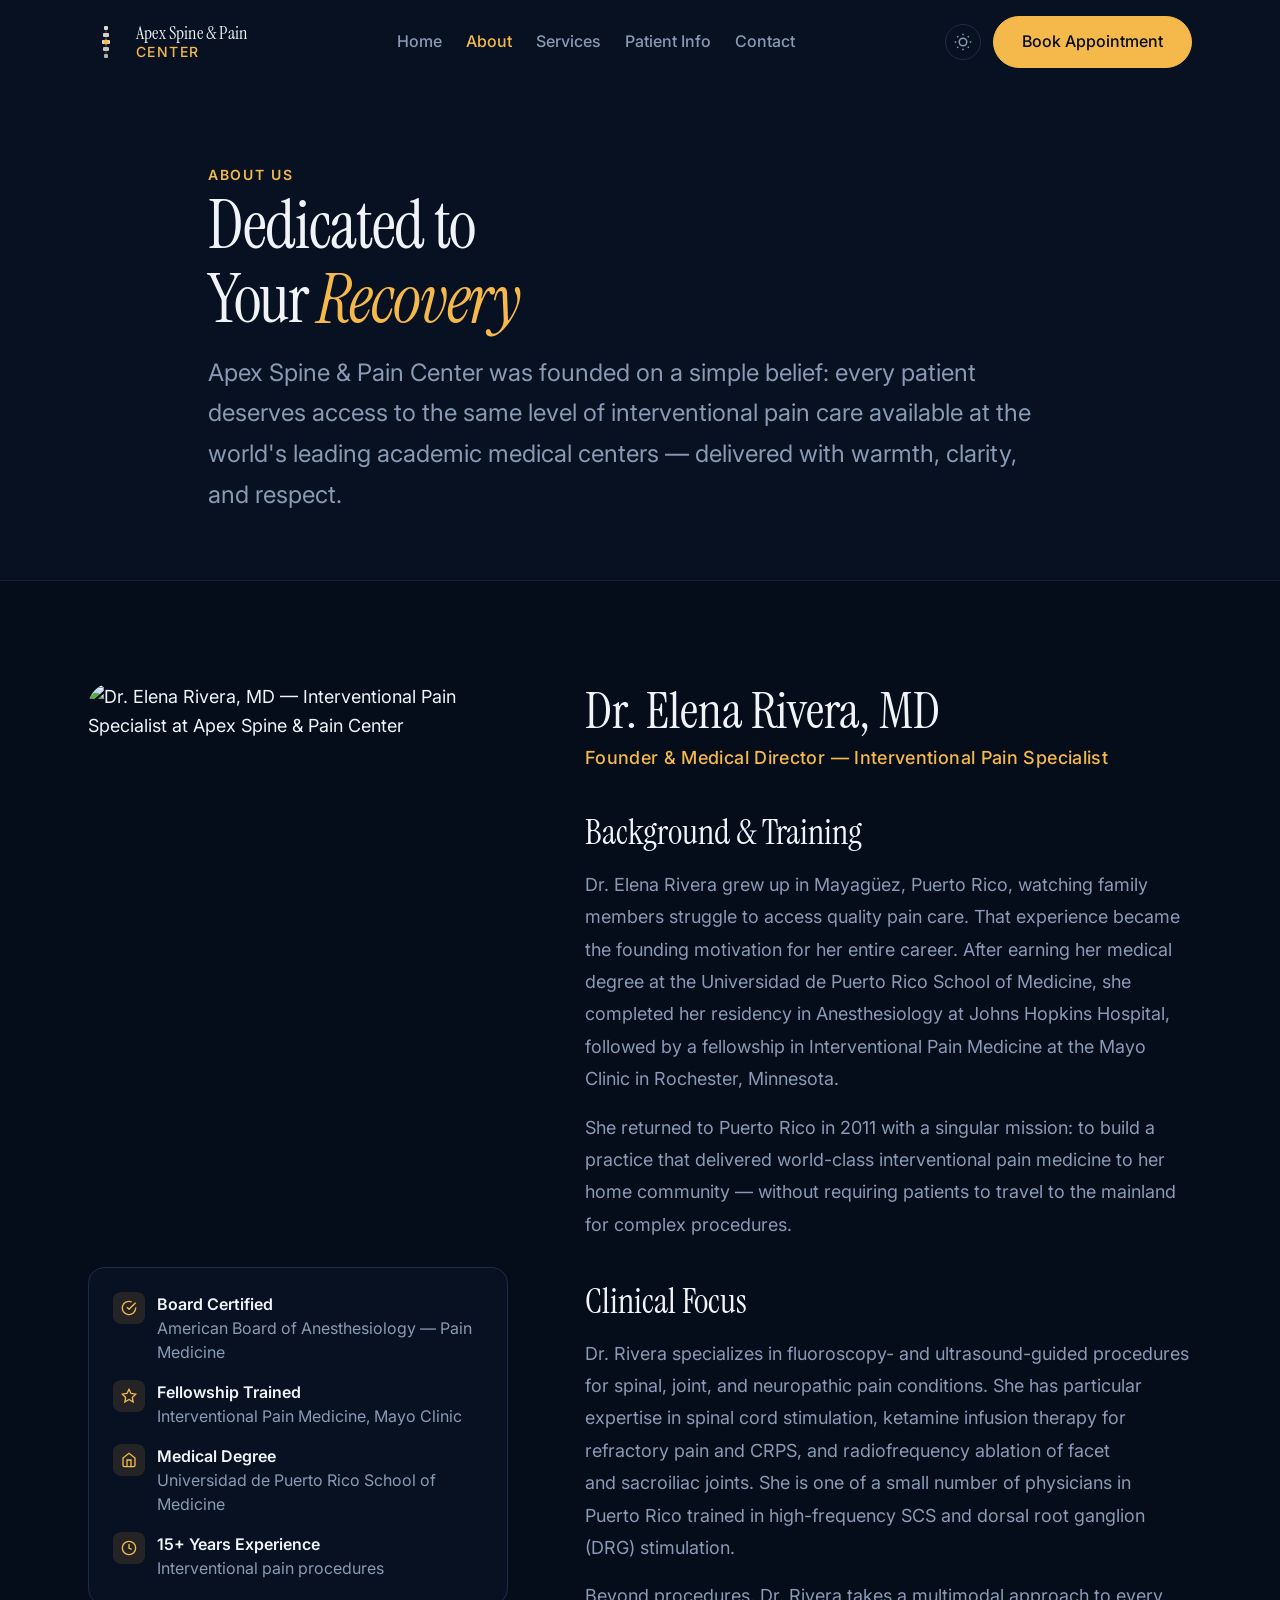
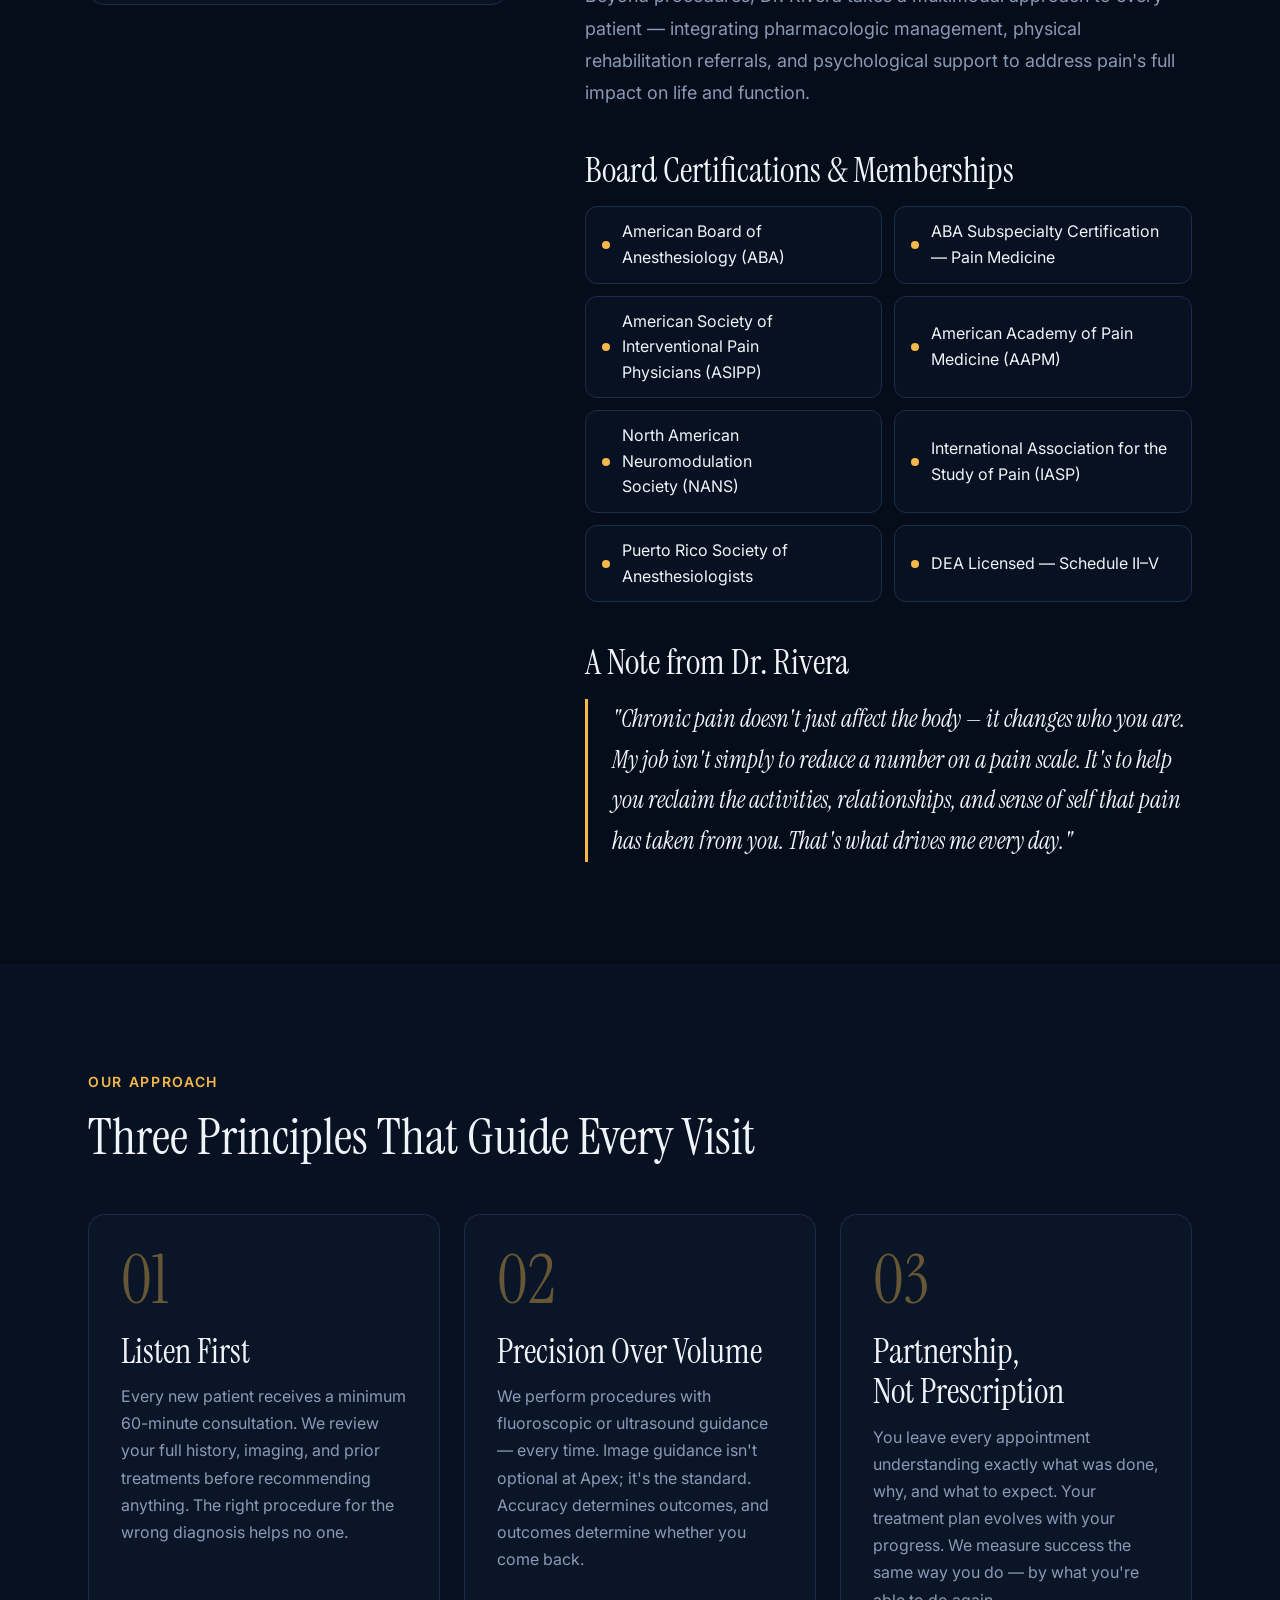
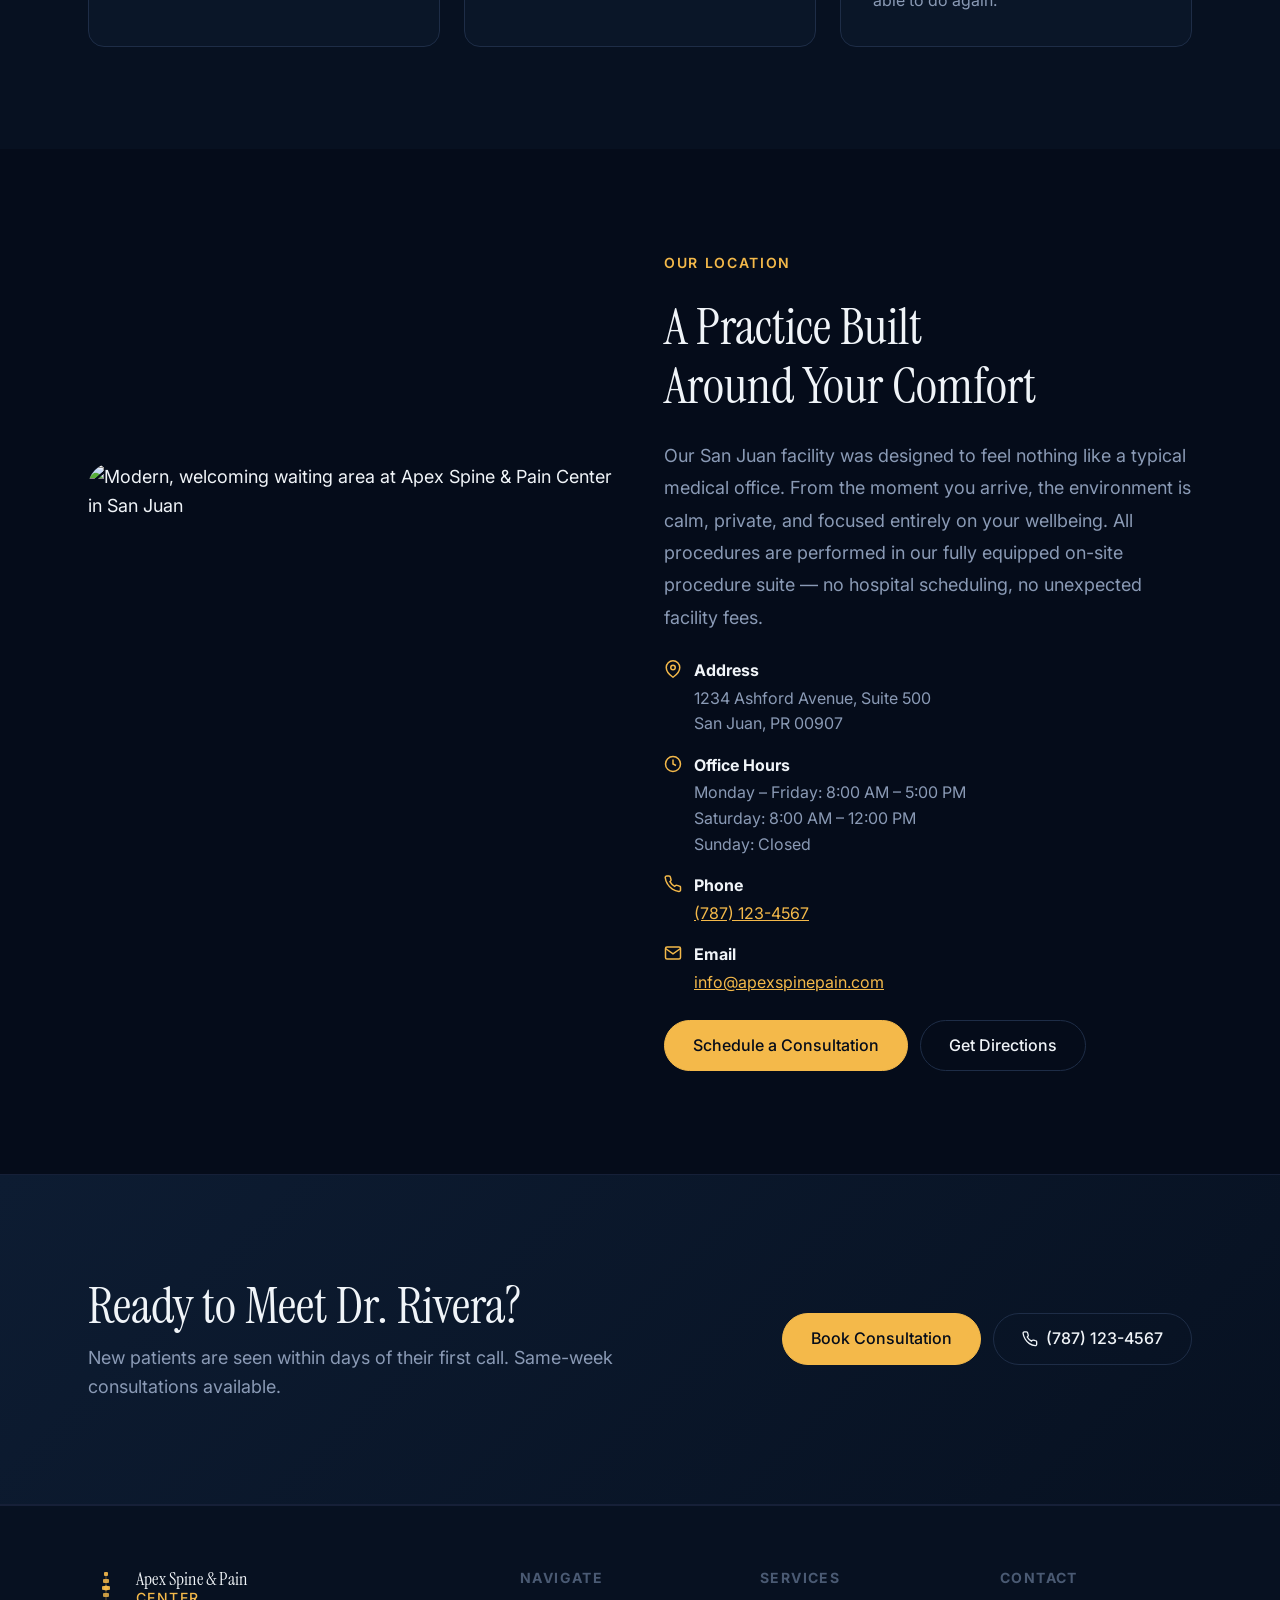
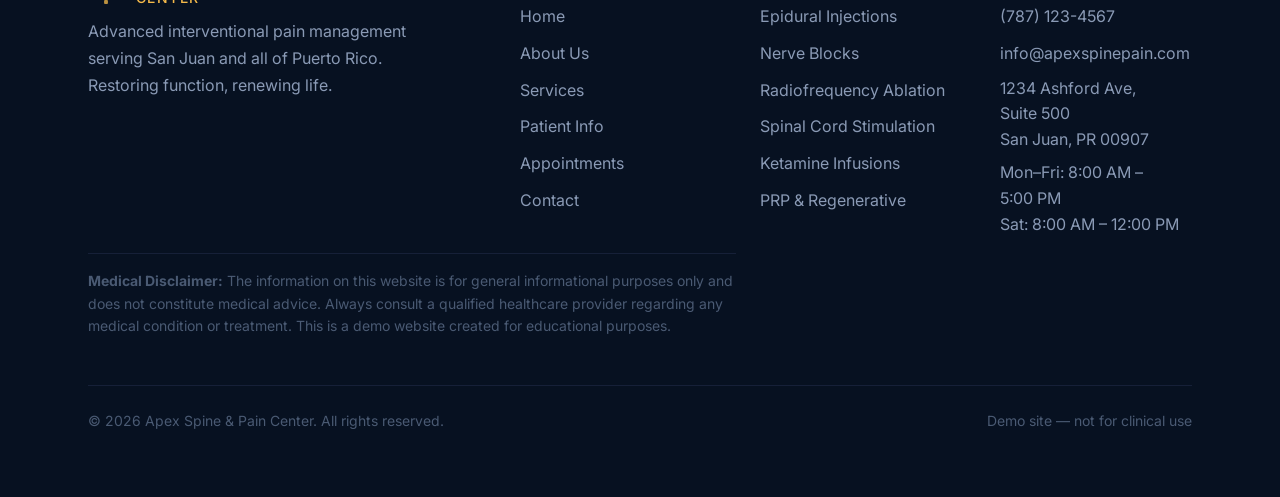
==== about.html @ cfac1701 "Commit 3: About page (Dr. Rivera bio, credentials, team, philosophy)" ====
<!DOCTYPE html>
<html lang="en" data-theme="dark">
<head>
  <meta charset="UTF-8">
  <meta name="viewport" content="width=device-width, initial-scale=1.0">
  <meta name="description" content="Meet Dr. Elena Rivera, fellowship-trained interventional pain specialist at Apex Spine & Pain Center in San Juan, Puerto Rico.">
  <title>About Us | Apex Spine & Pain Center</title>
  <link rel="preconnect" href="https://fonts.googleapis.com">
  <link rel="preconnect" href="https://fonts.gstatic.com" crossorigin>
  <link href="https://fonts.googleapis.com/css2?family=Instrument+Serif:ital@0;1&family=Inter:wght@300..700&display=swap" rel="stylesheet">
  <link rel="stylesheet" href="./assets/css/style.css">
  <style>
    /* About-page specific styles */
    .page-hero {
      padding-top: calc(var(--space-32) + var(--space-8));
      padding-bottom: var(--space-16);
      background: var(--color-surface);
      border-bottom: 1px solid var(--color-divider);
    }
    .page-hero-label { margin-bottom: var(--space-3); }
    .page-hero h1 {
      font-family: var(--font-display);
      font-size: var(--text-3xl);
      line-height: 1.1;
      letter-spacing: -0.02em;
      max-width: 18ch;
      margin-bottom: var(--space-4);
    }
    .page-hero p {
      font-size: var(--text-lg);
      color: var(--color-text-muted);
      max-width: 58ch;
      line-height: 1.7;
    }

    /* Doctor Profile */
    .doctor-section { background: var(--color-bg); }
    .doctor-grid {
      display: grid;
      grid-template-columns: 420px 1fr;
      gap: clamp(var(--space-12), 6vw, var(--space-24));
      align-items: start;
    }
    .doctor-photo-block { position: sticky; top: calc(var(--space-20) + var(--space-4)); }
    .doctor-photo {
      width: 100%;
      aspect-ratio: 3/4;
      object-fit: cover;
      object-position: top center;
      border-radius: var(--radius-2xl);
    }
    .doctor-credentials {
      margin-top: var(--space-6);
      background: var(--color-surface);
      border: 1px solid var(--color-border);
      border-radius: var(--radius-xl);
      padding: var(--space-6);
      display: flex;
      flex-direction: column;
      gap: var(--space-4);
    }
    .credential-item {
      display: flex;
      gap: var(--space-3);
      align-items: flex-start;
    }
    .credential-icon {
      flex-shrink: 0;
      width: 32px;
      height: 32px;
      background: var(--color-primary-highlight);
      border-radius: var(--radius-md);
      display: flex;
      align-items: center;
      justify-content: center;
      color: var(--color-primary);
    }
    .credential-text {
      font-size: var(--text-sm);
      line-height: 1.5;
    }
    .credential-text strong { display: block; color: var(--color-text); font-weight: 600; }
    .credential-text span { color: var(--color-text-muted); }

    /* Bio content */
    .doctor-bio { display: flex; flex-direction: column; gap: var(--space-10); }
    .doctor-name {
      font-family: var(--font-display);
      font-size: var(--text-2xl);
      line-height: 1.1;
      margin-bottom: var(--space-1);
    }
    .doctor-title {
      font-size: var(--text-base);
      color: var(--color-primary);
      font-weight: 500;
      letter-spacing: 0.02em;
    }
    .bio-block h3 {
      font-family: var(--font-display);
      font-size: var(--text-xl);
      margin-bottom: var(--space-4);
    }
    .bio-block p {
      font-size: var(--text-base);
      color: var(--color-text-muted);
      line-height: 1.8;
      margin-bottom: var(--space-4);
    }
    .bio-block p:last-child { margin-bottom: 0; }

    /* Certifications list */
    .cert-list {
      display: grid;
      grid-template-columns: repeat(auto-fill, minmax(min(260px, 100%), 1fr));
      gap: var(--space-3);
      list-style: none;
      margin-top: var(--space-4);
    }
    .cert-list li {
      display: flex;
      align-items: center;
      gap: var(--space-3);
      padding: var(--space-3) var(--space-4);
      background: var(--color-surface);
      border: 1px solid var(--color-border);
      border-radius: var(--radius-lg);
      font-size: var(--text-sm);
      color: var(--color-text);
    }
    .cert-list li::before {
      content: '';
      width: 8px;
      height: 8px;
      border-radius: 50%;
      background: var(--color-primary);
      flex-shrink: 0;
    }

    /* Philosophy section */
    .philosophy-section { background: var(--color-surface); }
    .philosophy-grid {
      display: grid;
      grid-template-columns: repeat(3, 1fr);
      gap: var(--space-6);
      margin-top: var(--space-12);
    }
    .philosophy-card {
      background: var(--color-surface-2);
      border: 1px solid var(--color-border);
      border-radius: var(--radius-xl);
      padding: var(--space-8);
    }
    .philosophy-number {
      font-family: var(--font-display);
      font-size: var(--text-3xl);
      color: var(--color-primary);
      opacity: 0.4;
      line-height: 1;
      margin-bottom: var(--space-4);
    }
    .philosophy-card h3 {
      font-family: var(--font-display);
      font-size: var(--text-xl);
      margin-bottom: var(--space-3);
    }
    .philosophy-card p {
      font-size: var(--text-sm);
      color: var(--color-text-muted);
      line-height: 1.7;
    }

    /* Office section */
    .office-section { background: var(--color-bg); }
    .office-grid {
      display: grid;
      grid-template-columns: 1fr 1fr;
      gap: var(--space-12);
      align-items: center;
    }
    .office-image {
      width: 100%;
      aspect-ratio: 4/3;
      object-fit: cover;
      border-radius: var(--radius-2xl);
    }
    .office-content { display: flex; flex-direction: column; gap: var(--space-6); }
    .office-content h2 {
      font-family: var(--font-display);
      font-size: var(--text-2xl);
    }
    .office-content p {
      font-size: var(--text-base);
      color: var(--color-text-muted);
      line-height: 1.8;
    }
    .office-details {
      display: flex;
      flex-direction: column;
      gap: var(--space-4);
    }
    .office-detail {
      display: flex;
      gap: var(--space-3);
      align-items: flex-start;
    }
    .office-detail-icon {
      flex-shrink: 0;
      color: var(--color-primary);
      margin-top: 2px;
    }
    .office-detail-text {
      font-size: var(--text-sm);
      color: var(--color-text-muted);
      line-height: 1.6;
    }
    .office-detail-text strong { color: var(--color-text); display: block; margin-bottom: 2px; }

    /* Responsive */
    @media (max-width: 1024px) {
      .doctor-grid { grid-template-columns: 1fr; }
      .doctor-photo-block { position: static; max-width: 420px; }
      .philosophy-grid { grid-template-columns: 1fr 1fr; }
      .office-grid { grid-template-columns: 1fr; }
    }
    @media (max-width: 768px) {
      .philosophy-grid { grid-template-columns: 1fr; }
    }
  </style>
</head>
<body>

<a href="#main" class="sr-only" style="position:absolute;top:0;left:0;z-index:9999;padding:var(--space-3) var(--space-6);background:var(--color-primary);color:var(--color-text-inverse);border-radius:0 0 var(--radius-md) 0;" onfocus="this.style.position='fixed'" onblur="this.style.position='absolute'">Skip to content</a>

<!-- NAV -->
<header class="site-nav" id="site-nav" role="banner">
  <div class="nav-inner">
    <a href="./index.html" class="nav-logo" aria-label="Apex Spine & Pain Center — Home">
      <div class="nav-logo-mark">
        <svg viewBox="0 0 36 36" fill="none" xmlns="http://www.w3.org/2000/svg" aria-hidden="true">
          <rect x="16" y="2" width="4" height="4" rx="1" fill="currentColor" opacity="0.9"/>
          <rect x="15" y="9" width="6" height="4" rx="1" fill="currentColor" opacity="0.85"/>
          <rect x="14" y="16" width="8" height="4" rx="1" fill="currentColor" opacity="0.9"/>
          <rect x="15" y="23" width="6" height="4" rx="1" fill="currentColor" opacity="0.8"/>
          <rect x="16" y="30" width="4" height="4" rx="1" fill="currentColor" opacity="0.7"/>
          <rect x="17.5" y="2" width="1" height="32" rx="0.5" fill="var(--color-primary)" opacity="0.4"/>
          <circle cx="18" cy="18" r="2.5" fill="var(--color-primary)"/>
        </svg>
      </div>
      <div class="nav-logo-text">
        <span class="nav-logo-name">Apex Spine &amp; Pain</span>
        <span class="nav-logo-sub">Center</span>
      </div>
    </a>
    <nav aria-label="Primary navigation">
      <ul class="nav-links">
        <li><a href="./index.html">Home</a></li>
        <li><a href="./about.html" class="active">About</a></li>
        <li><a href="./services.html">Services</a></li>
        <li><a href="./patient-info.html">Patient Info</a></li>
        <li><a href="./contact.html">Contact</a></li>
      </ul>
    </nav>
    <div class="nav-actions">
      <button class="theme-toggle" data-theme-toggle aria-label="Switch to light mode">
        <svg width="18" height="18" viewBox="0 0 24 24" fill="none" stroke="currentColor" stroke-width="2" aria-hidden="true"><path d="M21 12.79A9 9 0 1 1 11.21 3 7 7 0 0 0 21 12.79z"/></svg>
      </button>
      <a href="./appointments.html" class="btn btn-primary">Book Appointment</a>
    </div>
    <button class="nav-mobile-toggle" aria-label="Open menu" aria-expanded="false" aria-controls="mobile-menu">
      <span></span><span></span><span></span>
    </button>
  </div>
  <nav class="nav-mobile-menu" id="mobile-menu" aria-label="Mobile navigation">
    <a href="./index.html">Home</a>
    <a href="./about.html">About</a>
    <a href="./services.html">Services</a>
    <a href="./patient-info.html">Patient Info</a>
    <a href="./contact.html">Contact</a>
    <a href="./appointments.html" class="btn btn-primary">Book Appointment</a>
  </nav>
</header>

<main id="main">

<!-- PAGE HERO -->
<section class="page-hero" aria-labelledby="about-heading">
  <div class="container--default">
    <span class="section-label page-hero-label">About Us</span>
    <h1 id="about-heading">Dedicated to Your <em style="font-style:italic;color:var(--color-primary);">Recovery</em></h1>
    <p>Apex Spine &amp; Pain Center was founded on a simple belief: every patient deserves access to the same level of interventional pain care available at the world's leading academic medical centers — delivered with warmth, clarity, and respect.</p>
  </div>
</section>

<!-- DOCTOR PROFILE -->
<section class="doctor-section" aria-labelledby="doctor-heading">
  <div class="container">
    <div class="doctor-grid">

      <!-- Photo + Credentials sidebar -->
      <div class="doctor-photo-block">
        <img
          src="https://images.unsplash.com/photo-1594824476967-48c8b964273f?w=840&q=80"
          alt="Dr. Elena Rivera, MD — Interventional Pain Specialist at Apex Spine & Pain Center"
          class="doctor-photo"
          width="840"
          height="1120"
          loading="lazy"
          decoding="async"
        >
        <div class="doctor-credentials">
          <div class="credential-item">
            <div class="credential-icon" aria-hidden="true">
              <svg width="16" height="16" viewBox="0 0 24 24" fill="none" stroke="currentColor" stroke-width="2"><path d="M22 11.08V12a10 10 0 1 1-5.93-9.14"/><polyline points="22 4 12 14.01 9 11.01"/></svg>
            </div>
            <div class="credential-text">
              <strong>Board Certified</strong>
              <span>American Board of Anesthesiology — Pain Medicine</span>
            </div>
          </div>
          <div class="credential-item">
            <div class="credential-icon" aria-hidden="true">
              <svg width="16" height="16" viewBox="0 0 24 24" fill="none" stroke="currentColor" stroke-width="2"><path d="M12 2l3.09 6.26L22 9.27l-5 4.87L18.18 21 12 17.27 5.82 21 7 14.14l-5-4.87 6.91-1.01L12 2z"/></svg>
            </div>
            <div class="credential-text">
              <strong>Fellowship Trained</strong>
              <span>Interventional Pain Medicine, Mayo Clinic</span>
            </div>
          </div>
          <div class="credential-item">
            <div class="credential-icon" aria-hidden="true">
              <svg width="16" height="16" viewBox="0 0 24 24" fill="none" stroke="currentColor" stroke-width="2"><path d="M3 9l9-7 9 7v11a2 2 0 0 1-2 2H5a2 2 0 0 1-2-2z"/><polyline points="9 22 9 12 15 12 15 22"/></svg>
            </div>
            <div class="credential-text">
              <strong>Medical Degree</strong>
              <span>Universidad de Puerto Rico School of Medicine</span>
            </div>
          </div>
          <div class="credential-item">
            <div class="credential-icon" aria-hidden="true">
              <svg width="16" height="16" viewBox="0 0 24 24" fill="none" stroke="currentColor" stroke-width="2"><circle cx="12" cy="12" r="10"/><polyline points="12 6 12 12 16 14"/></svg>
            </div>
            <div class="credential-text">
              <strong>15+ Years Experience</strong>
              <span>Interventional pain procedures</span>
            </div>
          </div>
        </div>
      </div>

      <!-- Bio -->
      <div class="doctor-bio">
        <div>
          <h2 class="doctor-name" id="doctor-heading">Dr. Elena Rivera, MD</h2>
          <p class="doctor-title">Founder &amp; Medical Director — Interventional Pain Specialist</p>
        </div>

        <div class="bio-block">
          <h3>Background &amp; Training</h3>
          <p>
            Dr. Elena Rivera grew up in Mayagüez, Puerto Rico, watching family members struggle to access quality pain care. That experience became the founding motivation for her entire career. After earning her medical degree at the Universidad de Puerto Rico School of Medicine, she completed her residency in Anesthesiology at Johns Hopkins Hospital, followed by a fellowship in Interventional Pain Medicine at the Mayo Clinic in Rochester, Minnesota.
          </p>
          <p>
            She returned to Puerto Rico in 2011 with a singular mission: to build a practice that delivered world-class interventional pain medicine to her home community — without requiring patients to travel to the mainland for complex procedures.
          </p>
        </div>

        <div class="bio-block">
          <h3>Clinical Focus</h3>
          <p>
            Dr. Rivera specializes in fluoroscopy- and ultrasound-guided procedures for spinal, joint, and neuropathic pain conditions. She has particular expertise in spinal cord stimulation, ketamine infusion therapy for refractory pain and CRPS, and radiofrequency ablation of facet and sacroiliac joints. She is one of a small number of physicians in Puerto Rico trained in high-frequency SCS and dorsal root ganglion (DRG) stimulation.
          </p>
          <p>
            Beyond procedures, Dr. Rivera takes a multimodal approach to every patient — integrating pharmacologic management, physical rehabilitation referrals, and psychological support to address pain's full impact on life and function.
          </p>
        </div>

        <div class="bio-block">
          <h3>Board Certifications &amp; Memberships</h3>
          <ul class="cert-list" role="list">
            <li>American Board of Anesthesiology (ABA)</li>
            <li>ABA Subspecialty Certification — Pain Medicine</li>
            <li>American Society of Interventional Pain Physicians (ASIPP)</li>
            <li>American Academy of Pain Medicine (AAPM)</li>
            <li>North American Neuromodulation Society (NANS)</li>
            <li>International Association for the Study of Pain (IASP)</li>
            <li>Puerto Rico Society of Anesthesiologists</li>
            <li>DEA Licensed — Schedule II–V</li>
          </ul>
        </div>

        <div class="bio-block">
          <h3>A Note from Dr. Rivera</h3>
          <p style="font-family:var(--font-display);font-style:italic;font-size:var(--text-lg);color:var(--color-text);line-height:1.7;border-left:3px solid var(--color-primary);padding-left:var(--space-6);">
            "Chronic pain doesn't just affect the body — it changes who you are. My job isn't simply to reduce a number on a pain scale. It's to help you reclaim the activities, relationships, and sense of self that pain has taken from you. That's what drives me every day."
          </p>
        </div>
      </div>

    </div>
  </div>
</section>

<!-- PHILOSOPHY -->
<section class="philosophy-section" aria-labelledby="philosophy-heading">
  <div class="container">
    <div style="max-width:var(--content-default);">
      <span class="section-label">Our Approach</span>
      <h2 class="section-heading" id="philosophy-heading" style="margin-top:var(--space-3);">Three Principles That Guide Every Visit</h2>
    </div>
    <div class="philosophy-grid">
      <div class="philosophy-card">
        <div class="philosophy-number" aria-hidden="true">01</div>
        <h3>Listen First</h3>
        <p>Every new patient receives a minimum 60-minute consultation. We review your full history, imaging, and prior treatments before recommending anything. The right procedure for the wrong diagnosis helps no one.</p>
      </div>
      <div class="philosophy-card">
        <div class="philosophy-number" aria-hidden="true">02</div>
        <h3>Precision Over Volume</h3>
        <p>We perform procedures with fluoroscopic or ultrasound guidance — every time. Image guidance isn't optional at Apex; it's the standard. Accuracy determines outcomes, and outcomes determine whether you come back.</p>
      </div>
      <div class="philosophy-card">
        <div class="philosophy-number" aria-hidden="true">03</div>
        <h3>Partnership, Not Prescription</h3>
        <p>You leave every appointment understanding exactly what was done, why, and what to expect. Your treatment plan evolves with your progress. We measure success the same way you do — by what you're able to do again.</p>
      </div>
    </div>
  </div>
</section>

<!-- OFFICE -->
<section class="office-section" aria-labelledby="office-heading">
  <div class="container">
    <div class="office-grid">
      <img
        src="https://images.unsplash.com/photo-1629909615184-74f495363b67?w=900&q=80"
        alt="Modern, welcoming waiting area at Apex Spine & Pain Center in San Juan"
        class="office-image"
        width="900"
        height="675"
        loading="lazy"
        decoding="async"
      >
      <div class="office-content">
        <span class="section-label">Our Location</span>
        <h2 id="office-heading">A Practice Built Around Your Comfort</h2>
        <p>Our San Juan facility was designed to feel nothing like a typical medical office. From the moment you arrive, the environment is calm, private, and focused entirely on your wellbeing. All procedures are performed in our fully equipped on-site procedure suite — no hospital scheduling, no unexpected facility fees.</p>
        <div class="office-details">
          <div class="office-detail">
            <div class="office-detail-icon" aria-hidden="true">
              <svg width="18" height="18" viewBox="0 0 24 24" fill="none" stroke="currentColor" stroke-width="2"><path d="M21 10c0 7-9 13-9 13s-9-6-9-13a9 9 0 0 1 18 0z"/><circle cx="12" cy="10" r="3"/></svg>
            </div>
            <div class="office-detail-text">
              <strong>Address</strong>
              1234 Ashford Avenue, Suite 500<br>San Juan, PR 00907
            </div>
          </div>
          <div class="office-detail">
            <div class="office-detail-icon" aria-hidden="true">
              <svg width="18" height="18" viewBox="0 0 24 24" fill="none" stroke="currentColor" stroke-width="2"><circle cx="12" cy="12" r="10"/><polyline points="12 6 12 12 16 14"/></svg>
            </div>
            <div class="office-detail-text">
              <strong>Office Hours</strong>
              Monday – Friday: 8:00 AM – 5:00 PM<br>Saturday: 8:00 AM – 12:00 PM<br>Sunday: Closed
            </div>
          </div>
          <div class="office-detail">
            <div class="office-detail-icon" aria-hidden="true">
              <svg width="18" height="18" viewBox="0 0 24 24" fill="none" stroke="currentColor" stroke-width="2"><path d="M22 16.92v3a2 2 0 0 1-2.18 2 19.79 19.79 0 0 1-8.63-3.07A19.5 19.5 0 0 1 4.69 12a19.79 19.79 0 0 1-3.07-8.67A2 2 0 0 1 3.6 1.27h3a2 2 0 0 1 2 1.72c.127.96.361 1.903.7 2.81a2 2 0 0 1-.45 2.11L7.91 8.96a16 16 0 0 0 6.29 6.29l.95-.95a2 2 0 0 1 2.11-.45c.907.339 1.85.573 2.81.7A2 2 0 0 1 22 16.92z"/></svg>
            </div>
            <div class="office-detail-text">
              <strong>Phone</strong>
              <a href="tel:+17871234567" style="color:var(--color-primary);">(787) 123-4567</a>
            </div>
          </div>
          <div class="office-detail">
            <div class="office-detail-icon" aria-hidden="true">
              <svg width="18" height="18" viewBox="0 0 24 24" fill="none" stroke="currentColor" stroke-width="2"><path d="M4 4h16c1.1 0 2 .9 2 2v12c0 1.1-.9 2-2 2H4c-1.1 0-2-.9-2-2V6c0-1.1.9-2 2-2z"/><polyline points="22,6 12,13 2,6"/></svg>
            </div>
            <div class="office-detail-text">
              <strong>Email</strong>
              <a href="mailto:info@apexspinepain.com" style="color:var(--color-primary);">info@apexspinepain.com</a>
            </div>
          </div>
        </div>
        <div style="display:flex;gap:var(--space-3);flex-wrap:wrap;">
          <a href="./appointments.html" class="btn btn-primary">Schedule a Consultation</a>
          <a href="./contact.html" class="btn btn-outline">Get Directions</a>
        </div>
      </div>
    </div>
  </div>
</section>

<!-- CTA -->
<section class="cta-section" aria-labelledby="about-cta-heading">
  <div class="container">
    <div class="cta-inner">
      <div class="cta-text">
        <h2 id="about-cta-heading">Ready to Meet Dr. Rivera?</h2>
        <p>New patients are seen within days of their first call. Same-week consultations available.</p>
      </div>
      <div class="cta-actions">
        <a href="./appointments.html" class="btn btn-primary">Book Consultation</a>
        <a href="tel:+17871234567" class="btn btn-outline">
          <svg width="16" height="16" viewBox="0 0 24 24" fill="none" stroke="currentColor" stroke-width="2" aria-hidden="true"><path d="M22 16.92v3a2 2 0 0 1-2.18 2 19.79 19.79 0 0 1-8.63-3.07A19.5 19.5 0 0 1 4.69 12a19.79 19.79 0 0 1-3.07-8.67A2 2 0 0 1 3.6 1.27h3a2 2 0 0 1 2 1.72c.127.96.361 1.903.7 2.81a2 2 0 0 1-.45 2.11L7.91 8.96a16 16 0 0 0 6.29 6.29l.95-.95a2 2 0 0 1 2.11-.45c.907.339 1.85.573 2.81.7A2 2 0 0 1 22 16.92z"/></svg>
          (787) 123-4567
        </a>
      </div>
    </div>
  </div>
</section>

</main>

<!-- FOOTER -->
<footer class="site-footer" role="contentinfo">
  <div class="container">
    <div class="footer-grid">
      <div class="footer-brand">
        <a href="./index.html" class="nav-logo" style="margin-bottom:var(--space-3);" aria-label="Apex Spine & Pain Center">
          <div class="nav-logo-mark" style="color:var(--color-primary);">
            <svg viewBox="0 0 36 36" fill="none" xmlns="http://www.w3.org/2000/svg" aria-hidden="true">
              <rect x="16" y="2" width="4" height="4" rx="1" fill="currentColor" opacity="0.9"/>
              <rect x="15" y="9" width="6" height="4" rx="1" fill="currentColor" opacity="0.85"/>
              <rect x="14" y="16" width="8" height="4" rx="1" fill="currentColor" opacity="0.9"/>
              <rect x="15" y="23" width="6" height="4" rx="1" fill="currentColor" opacity="0.8"/>
              <rect x="16" y="30" width="4" height="4" rx="1" fill="currentColor" opacity="0.7"/>
              <rect x="17.5" y="2" width="1" height="32" rx="0.5" fill="var(--color-primary)" opacity="0.4"/>
              <circle cx="18" cy="18" r="2.5" fill="var(--color-primary)"/>
            </svg>
          </div>
          <div class="nav-logo-text">
            <span class="nav-logo-name">Apex Spine &amp; Pain</span>
            <span class="nav-logo-sub">Center</span>
          </div>
        </a>
        <p>Advanced interventional pain management serving San Juan and all of Puerto Rico. Restoring function, renewing life.</p>
      </div>
      <div class="footer-col">
        <h4>Navigate</h4>
        <ul>
          <li><a href="./index.html">Home</a></li>
          <li><a href="./about.html">About Us</a></li>
          <li><a href="./services.html">Services</a></li>
          <li><a href="./patient-info.html">Patient Info</a></li>
          <li><a href="./appointments.html">Appointments</a></li>
          <li><a href="./contact.html">Contact</a></li>
        </ul>
      </div>
      <div class="footer-col">
        <h4>Services</h4>
        <ul>
          <li><a href="./services.html#epidurals">Epidural Injections</a></li>
          <li><a href="./services.html#nerve-blocks">Nerve Blocks</a></li>
          <li><a href="./services.html#rfa">Radiofrequency Ablation</a></li>
          <li><a href="./services.html#scs">Spinal Cord Stimulation</a></li>
          <li><a href="./services.html#ketamine">Ketamine Infusions</a></li>
          <li><a href="./services.html#prp">PRP &amp; Regenerative</a></li>
        </ul>
      </div>
      <div class="footer-col">
        <h4>Contact</h4>
        <ul>
          <li><a href="tel:+17871234567">(787) 123-4567</a></li>
          <li><a href="mailto:info@apexspinepain.com">info@apexspinepain.com</a></li>
          <li style="color:var(--color-text-muted);font-size:var(--text-sm);">1234 Ashford Ave, Suite 500<br>San Juan, PR 00907</li>
          <li style="color:var(--color-text-muted);font-size:var(--text-sm);">Mon–Fri: 8:00 AM – 5:00 PM<br>Sat: 8:00 AM – 12:00 PM</li>
        </ul>
      </div>
    </div>
    <p class="footer-disclaimer"><strong>Medical Disclaimer:</strong> The information on this website is for general informational purposes only and does not constitute medical advice. Always consult a qualified healthcare provider regarding any medical condition or treatment. This is a demo website created for educational purposes.</p>
    <div class="footer-bottom">
      <p>&copy; 2026 Apex Spine &amp; Pain Center. All rights reserved.</p>
      <p style="color:var(--color-text-faint);">Demo site — not for clinical use</p>
    </div>
  </div>
</footer>

<script>
(function() {
  'use strict';
  const html = document.documentElement;
  const toggleBtn = document.querySelector('[data-theme-toggle]');
  let currentTheme = html.getAttribute('data-theme') || (matchMedia('(prefers-color-scheme: dark)').matches ? 'dark' : 'light');
  function setTheme(theme) {
    currentTheme = theme;
    html.setAttribute('data-theme', theme);
    if (toggleBtn) {
      toggleBtn.setAttribute('aria-label', 'Switch to ' + (theme === 'dark' ? 'light' : 'dark') + ' mode');
      toggleBtn.innerHTML = theme === 'dark'
        ? '<svg width="18" height="18" viewBox="0 0 24 24" fill="none" stroke="currentColor" stroke-width="2" aria-hidden="true"><circle cx="12" cy="12" r="5"/><path d="M12 1v2M12 21v2M4.22 4.22l1.42 1.42M18.36 18.36l1.42 1.42M1 12h2M21 12h2M4.22 19.78l1.42-1.42M18.36 5.64l1.42-1.42"/></svg>'
        : '<svg width="18" height="18" viewBox="0 0 24 24" fill="none" stroke="currentColor" stroke-width="2" aria-hidden="true"><path d="M21 12.79A9 9 0 1 1 11.21 3 7 7 0 0 0 21 12.79z"/></svg>';
    }
  }
  setTheme(currentTheme);
  if (toggleBtn) toggleBtn.addEventListener('click', () => setTheme(currentTheme === 'dark' ? 'light' : 'dark'));
  const nav = document.getElementById('site-nav');
  window.addEventListener('scroll', () => {
    if (window.scrollY > 40) nav.classList.add('scrolled');
    else nav.classList.remove('scrolled');
  }, { passive: true });
  const mobileToggle = document.querySelector('.nav-mobile-toggle');
  const mobileMenu = document.getElementById('mobile-menu');
  if (mobileToggle && mobileMenu) {
    mobileToggle.addEventListener('click', () => {
      const isOpen = mobileMenu.classList.toggle('open');
      mobileToggle.setAttribute('aria-expanded', isOpen);
      mobileToggle.setAttribute('aria-label', isOpen ? 'Close menu' : 'Open menu');
    });
  }
})();
</script>

</body>
</html>
---- assets/css/style.css ----
/* ============================================================
   APEX SPINE & PAIN CENTER — Design System
   Art direction: Concierge pain management clinic, San Juan PR
   Palette: Deep navy surfaces + warm gold accent + sky blue secondary
   Typography: Instrument Serif (display) + Inter (body)
   Density: Spacious — generous whitespace, premium feel
============================================================ */

@import url('https://fonts.googleapis.com/css2?family=Instrument+Serif:ital@0;1&family=Inter:wght@300..700&display=swap');

/* ── Design Tokens ── */
:root {
  /* Fluid Type Scale */
  --text-xs:   clamp(0.75rem,  0.7rem  + 0.25vw, 0.875rem);
  --text-sm:   clamp(0.875rem, 0.8rem  + 0.35vw, 1rem);
  --text-base: clamp(1rem,     0.95rem + 0.25vw, 1.125rem);
  --text-lg:   clamp(1.125rem, 1rem    + 0.75vw, 1.5rem);
  --text-xl:   clamp(1.5rem,   1.2rem  + 1.25vw, 2.25rem);
  --text-2xl:  clamp(2rem,     1.2rem  + 2.5vw,  3.5rem);
  --text-3xl:  clamp(2.5rem,   1rem    + 4vw,    5rem);
  --text-hero: clamp(3rem,     0.5rem  + 7vw,    7rem);

  /* 4px Spacing System */
  --space-1:  0.25rem;
  --space-2:  0.5rem;
  --space-3:  0.75rem;
  --space-4:  1rem;
  --space-5:  1.25rem;
  --space-6:  1.5rem;
  --space-8:  2rem;
  --space-10: 2.5rem;
  --space-12: 3rem;
  --space-16: 4rem;
  --space-20: 5rem;
  --space-24: 6rem;
  --space-32: 8rem;

  /* Font Families */
  --font-display: 'Instrument Serif', Georgia, serif;
  --font-body:    'Inter', 'Helvetica Neue', sans-serif;

  /* Radius */
  --radius-sm:   0.375rem;
  --radius-md:   0.5rem;
  --radius-lg:   0.75rem;
  --radius-xl:   1rem;
  --radius-2xl:  1.5rem;
  --radius-full: 9999px;

  /* Transitions */
  --transition-interactive: 180ms cubic-bezier(0.16, 1, 0.3, 1);
  --transition-slow: 400ms cubic-bezier(0.16, 1, 0.3, 1);

  /* Content Widths */
  --content-narrow:  640px;
  --content-default: 960px;
  --content-wide:    1200px;
}

/* ── Light Mode (default) ── */
:root, [data-theme="light"] {
  --color-bg:              #f4f6f9;
  --color-surface:         #ffffff;
  --color-surface-2:       #f8f9fb;
  --color-surface-offset:  #eef0f4;
  --color-divider:         #e2e5ea;
  --color-border:          #d4d8df;

  --color-text:            #0d1117;
  --color-text-muted:      #5a6270;
  --color-text-faint:      #9ea8b5;
  --color-text-inverse:    #f7fafc;

  --color-primary:         #b8860b;
  --color-primary-hover:   #9a6f09;
  --color-primary-active:  #7a5607;
  --color-primary-highlight: #fdf3d8;

  --color-blue:            #1a6fa8;
  --color-blue-hover:      #155d8e;
  --color-blue-highlight:  #daeef8;

  --color-success:         #2e7d32;
  --color-error:           #c62828;

  --shadow-sm: 0 1px 3px rgba(0,0,0,0.08);
  --shadow-md: 0 4px 16px rgba(0,0,0,0.10);
  --shadow-lg: 0 12px 40px rgba(0,0,0,0.13);
  --shadow-xl: 0 24px 64px rgba(0,0,0,0.16);
}

/* ── Dark Mode ── */
[data-theme="dark"],
@media (prefers-color-scheme: dark) { :root:not([data-theme]) {
  --color-bg:              #050c1a;
  --color-surface:         #071121;
  --color-surface-2:       #0a1628;
  --color-surface-offset:  #0d1c32;
  --color-divider:         #162038;
  --color-border:          #1e2d47;

  --color-text:            #f0f4f8;
  --color-text-muted:      #8a9ab5;
  --color-text-faint:      #4a5a73;
  --color-text-inverse:    #050c1a;

  --color-primary:         #f4b94a;
  --color-primary-hover:   #f7c86a;
  --color-primary-active:  #fad98a;
  --color-primary-highlight: rgba(244,185,74,0.12);

  --color-blue:            #4fb5ff;
  --color-blue-hover:      #72c4ff;
  --color-blue-highlight:  rgba(79,181,255,0.10);

  --color-success:         #4caf50;
  --color-error:           #ef5350;

  --shadow-sm: 0 1px 3px rgba(0,0,0,0.4);
  --shadow-md: 0 4px 16px rgba(0,0,0,0.5);
  --shadow-lg: 0 12px 40px rgba(0,0,0,0.6);
  --shadow-xl: 0 24px 64px rgba(0,0,0,0.7);
}}

[data-theme="dark"] {
  --color-bg:              #050c1a;
  --color-surface:         #071121;
  --color-surface-2:       #0a1628;
  --color-surface-offset:  #0d1c32;
  --color-divider:         #162038;
  --color-border:          #1e2d47;
  --color-text:            #f0f4f8;
  --color-text-muted:      #8a9ab5;
  --color-text-faint:      #4a5a73;
  --color-text-inverse:    #050c1a;
  --color-primary:         #f4b94a;
  --color-primary-hover:   #f7c86a;
  --color-primary-active:  #fad98a;
  --color-primary-highlight: rgba(244,185,74,0.12);
  --color-blue:            #4fb5ff;
  --color-blue-hover:      #72c4ff;
  --color-blue-highlight:  rgba(79,181,255,0.10);
  --color-success:         #4caf50;
  --color-error:           #ef5350;
  --shadow-sm: 0 1px 3px rgba(0,0,0,0.4);
  --shadow-md: 0 4px 16px rgba(0,0,0,0.5);
  --shadow-lg: 0 12px 40px rgba(0,0,0,0.6);
  --shadow-xl: 0 24px 64px rgba(0,0,0,0.7);
}

/* ── Base Reset ── */
*, *::before, *::after { box-sizing: border-box; margin: 0; padding: 0; }

html {
  -webkit-font-smoothing: antialiased;
  -moz-osx-font-smoothing: grayscale;
  text-rendering: optimizeLegibility;
  scroll-behavior: smooth;
  scroll-padding-top: var(--space-20);
}

body {
  min-height: 100dvh;
  font-family: var(--font-body);
  font-size: var(--text-base);
  color: var(--color-text);
  background-color: var(--color-bg);
  line-height: 1.6;
}

img, picture, video, canvas, svg { display: block; max-width: 100%; height: auto; }
ul[role="list"], ol[role="list"] { list-style: none; }
input, button, textarea, select { font: inherit; color: inherit; }

h1, h2, h3, h4, h5, h6 {
  font-family: var(--font-display);
  text-wrap: balance;
  line-height: 1.15;
  font-weight: 400;
}

p, li, figcaption { text-wrap: pretty; max-width: 72ch; }

::selection {
  background: var(--color-primary-highlight);
  color: var(--color-text);
}

:focus-visible {
  outline: 2px solid var(--color-primary);
  outline-offset: 3px;
  border-radius: var(--radius-sm);
}

@media (prefers-reduced-motion: reduce) {
  *, *::before, *::after {
    animation-duration: 0.01ms !important;
    transition-duration: 0.01ms !important;
    scroll-behavior: auto !important;
  }
}

button { cursor: pointer; background: none; border: none; }
table { border-collapse: collapse; width: 100%; }

a, button, [role="button"] {
  transition:
    color var(--transition-interactive),
    background var(--transition-interactive),
    border-color var(--transition-interactive),
    box-shadow var(--transition-interactive),
    opacity var(--transition-interactive);
}

.sr-only {
  position: absolute; width: 1px; height: 1px; padding: 0; margin: -1px;
  overflow: hidden; clip: rect(0,0,0,0); white-space: nowrap; border-width: 0;
}

/* ── Layout Utilities ── */
.container {
  max-width: var(--content-wide);
  margin-inline: auto;
  padding-inline: clamp(var(--space-4), 4vw, var(--space-12));
}
.container--default { max-width: var(--content-default); margin-inline: auto; padding-inline: clamp(var(--space-4), 4vw, var(--space-12)); }
.container--narrow  { max-width: var(--content-narrow);  margin-inline: auto; padding-inline: clamp(var(--space-4), 4vw, var(--space-8)); }

section { padding-block: clamp(var(--space-16), 8vw, var(--space-32)); }

/* ── Typography Utilities ── */
.display-heading {
  font-family: var(--font-display);
  font-size: var(--text-hero);
  line-height: 1.05;
  letter-spacing: -0.02em;
  color: var(--color-text);
}

.section-heading {
  font-family: var(--font-display);
  font-size: var(--text-2xl);
  line-height: 1.15;
  color: var(--color-text);
}

.section-label {
  font-family: var(--font-body);
  font-size: var(--text-xs);
  font-weight: 600;
  letter-spacing: 0.12em;
  text-transform: uppercase;
  color: var(--color-primary);
}

/* ── Button System ── */
.btn {
  display: inline-flex;
  align-items: center;
  gap: var(--space-2);
  padding: 0.75rem 1.75rem;
  font-size: var(--text-sm);
  font-weight: 500;
  border-radius: var(--radius-full);
  text-decoration: none;
  white-space: nowrap;
  transition: all var(--transition-interactive);
}

.btn-primary {
  background: var(--color-primary);
  color: var(--color-text-inverse);
  border: 1.5px solid var(--color-primary);
}
.btn-primary:hover {
  background: var(--color-primary-hover);
  border-color: var(--color-primary-hover);
  transform: translateY(-1px);
  box-shadow: 0 6px 20px rgba(244,185,74,0.35);
}
.btn-primary:active { transform: translateY(0); }

.btn-outline {
  background: transparent;
  color: var(--color-text);
  border: 1.5px solid var(--color-border);
}
.btn-outline:hover {
  border-color: var(--color-primary);
  color: var(--color-primary);
  background: var(--color-primary-highlight);
}

.btn-ghost {
  background: transparent;
  color: var(--color-text-muted);
  border: none;
  padding-inline: var(--space-3);
}
.btn-ghost:hover { color: var(--color-text); }

/* ── Navigation ── */
.site-nav {
  position: fixed;
  top: 0;
  left: 0;
  right: 0;
  z-index: 100;
  padding-block: var(--space-4);
  border-bottom: 1px solid transparent;
  transition: all var(--transition-slow);
}

.site-nav.scrolled {
  background: color-mix(in oklch, var(--color-bg) 88%, transparent);
  backdrop-filter: blur(12px);
  -webkit-backdrop-filter: blur(12px);
  border-bottom-color: var(--color-divider);
  padding-block: var(--space-3);
  box-shadow: var(--shadow-md);
}

.nav-inner {
  display: flex;
  align-items: center;
  justify-content: space-between;
  max-width: var(--content-wide);
  margin-inline: auto;
  padding-inline: clamp(var(--space-4), 4vw, var(--space-12));
}

.nav-logo {
  display: flex;
  align-items: center;
  gap: var(--space-3);
  text-decoration: none;
  color: var(--color-text);
}

.nav-logo-mark svg { width: 36px; height: 36px; }

.nav-logo-text {
  display: flex;
  flex-direction: column;
  line-height: 1.1;
}

.nav-logo-name {
  font-family: var(--font-display);
  font-size: var(--text-base);
  font-weight: 400;
  color: var(--color-text);
  letter-spacing: 0.01em;
}

.nav-logo-sub {
  font-size: var(--text-xs);
  color: var(--color-primary);
  letter-spacing: 0.1em;
  text-transform: uppercase;
  font-weight: 500;
}

.nav-links {
  display: flex;
  align-items: center;
  gap: var(--space-6);
  list-style: none;
}

.nav-links a {
  font-size: var(--text-sm);
  color: var(--color-text-muted);
  text-decoration: none;
  font-weight: 500;
}
.nav-links a:hover { color: var(--color-text); }
.nav-links a.active { color: var(--color-primary); }

.nav-actions {
  display: flex;
  align-items: center;
  gap: var(--space-3);
}

/* Theme toggle */
.theme-toggle {
  display: flex;
  align-items: center;
  justify-content: center;
  width: 36px;
  height: 36px;
  border-radius: var(--radius-full);
  color: var(--color-text-muted);
  border: 1px solid var(--color-border);
  transition: all var(--transition-interactive);
}
.theme-toggle:hover { color: var(--color-text); border-color: var(--color-text-muted); }

/* Mobile menu */
.nav-mobile-toggle {
  display: none;
  flex-direction: column;
  gap: 5px;
  padding: var(--space-2);
  color: var(--color-text);
}
.nav-mobile-toggle span {
  display: block;
  width: 22px;
  height: 2px;
  background: currentColor;
  border-radius: 2px;
  transition: all var(--transition-interactive);
}

.nav-mobile-menu {
  display: none;
  flex-direction: column;
  gap: var(--space-1);
  padding: var(--space-4) clamp(var(--space-4), 4vw, var(--space-12)) var(--space-6);
  background: var(--color-surface);
  border-bottom: 1px solid var(--color-divider);
}
.nav-mobile-menu a {
  padding: var(--space-3) var(--space-4);
  font-size: var(--text-base);
  color: var(--color-text-muted);
  text-decoration: none;
  border-radius: var(--radius-md);
  font-weight: 500;
}
.nav-mobile-menu a:hover { color: var(--color-text); background: var(--color-surface-offset); }
.nav-mobile-menu .btn { width: 100%; justify-content: center; margin-top: var(--space-2); }

@media (max-width: 768px) {
  .nav-links, .nav-actions .btn { display: none; }
  .nav-mobile-toggle { display: flex; }
  .nav-mobile-menu.open { display: flex; }
}

/* ── Hero Section ── */
.hero {
  min-height: 100dvh;
  display: flex;
  flex-direction: column;
  justify-content: center;
  position: relative;
  overflow: hidden;
  padding-top: var(--space-32);
  padding-bottom: var(--space-24);
}

.hero-bg {
  position: absolute;
  inset: 0;
  z-index: 0;
}

.hero-bg-img {
  width: 100%;
  height: 100%;
  object-fit: cover;
  object-position: center 30%;
  filter: brightness(0.35) saturate(0.8);
}

.hero-bg-gradient {
  position: absolute;
  inset: 0;
  background: linear-gradient(
    to bottom,
    rgba(5,12,26,0.4) 0%,
    rgba(5,12,26,0.2) 40%,
    rgba(5,12,26,0.85) 100%
  );
}

.hero-content {
  position: relative;
  z-index: 1;
  max-width: var(--content-wide);
  margin-inline: auto;
  padding-inline: clamp(var(--space-4), 4vw, var(--space-12));
}

.hero-eyebrow {
  display: inline-flex;
  align-items: center;
  gap: var(--space-2);
  padding: var(--space-2) var(--space-4);
  background: rgba(244,185,74,0.12);
  border: 1px solid rgba(244,185,74,0.25);
  border-radius: var(--radius-full);
  font-size: var(--text-xs);
  font-weight: 600;
  color: var(--color-primary);
  letter-spacing: 0.1em;
  text-transform: uppercase;
  margin-bottom: var(--space-6);
}

.hero-eyebrow-dot {
  width: 6px;
  height: 6px;
  border-radius: 50%;
  background: var(--color-primary);
  animation: pulse-dot 2s infinite;
}

@keyframes pulse-dot {
  0%, 100% { opacity: 1; transform: scale(1); }
  50% { opacity: 0.5; transform: scale(0.8); }
}

.hero-heading {
  font-family: var(--font-display);
  font-size: var(--text-hero);
  line-height: 1.05;
  letter-spacing: -0.02em;
  color: #f0f4f8;
  max-width: 14ch;
  margin-bottom: var(--space-6);
}

.hero-heading em {
  font-style: italic;
  color: var(--color-primary);
}

.hero-subtext {
  font-size: var(--text-lg);
  color: rgba(240,244,248,0.7);
  max-width: 52ch;
  line-height: 1.7;
  margin-bottom: var(--space-10);
}

.hero-actions {
  display: flex;
  gap: var(--space-4);
  flex-wrap: wrap;
  align-items: center;
}

.hero-trust {
  display: flex;
  gap: var(--space-8);
  margin-top: var(--space-16);
  padding-top: var(--space-8);
  border-top: 1px solid rgba(240,244,248,0.12);
  flex-wrap: wrap;
}

.hero-trust-item {
  display: flex;
  flex-direction: column;
  gap: var(--space-1);
}

.hero-trust-number {
  font-family: var(--font-display);
  font-size: var(--text-2xl);
  color: var(--color-primary);
  line-height: 1;
}

.hero-trust-label {
  font-size: var(--text-xs);
  color: rgba(240,244,248,0.55);
  text-transform: uppercase;
  letter-spacing: 0.08em;
  font-weight: 500;
}

/* ── Conditions / Services Grid ── */
.conditions-section { background: var(--color-surface); }

.section-header {
  display: grid;
  grid-template-columns: 1fr auto;
  align-items: end;
  gap: var(--space-4);
  margin-bottom: var(--space-12);
}

.section-header-text { display: flex; flex-direction: column; gap: var(--space-3); }

.conditions-grid {
  display: grid;
  grid-template-columns: repeat(auto-fill, minmax(min(280px, 100%), 1fr));
  gap: var(--space-4);
}

.condition-card {
  background: var(--color-surface-2);
  border: 1px solid var(--color-border);
  border-radius: var(--radius-xl);
  padding: var(--space-6);
  text-decoration: none;
  color: var(--color-text);
  display: flex;
  flex-direction: column;
  gap: var(--space-3);
  transition: all var(--transition-interactive);
  position: relative;
  overflow: hidden;
}

.condition-card::before {
  content: '';
  position: absolute;
  inset: 0;
  background: linear-gradient(135deg, var(--color-primary-highlight), transparent 60%);
  opacity: 0;
  transition: opacity var(--transition-interactive);
}

.condition-card:hover {
  border-color: var(--color-primary);
  transform: translateY(-2px);
  box-shadow: var(--shadow-lg);
}

.condition-card:hover::before { opacity: 1; }

.condition-icon {
  width: 44px;
  height: 44px;
  color: var(--color-primary);
  position: relative;
}

.condition-name {
  font-family: var(--font-display);
  font-size: var(--text-lg);
  color: var(--color-text);
  line-height: 1.2;
}

.condition-desc {
  font-size: var(--text-sm);
  color: var(--color-text-muted);
  line-height: 1.6;
}

.condition-arrow {
  margin-top: auto;
  color: var(--color-primary);
  opacity: 0;
  transform: translateX(-4px);
  transition: all var(--transition-interactive);
}

.condition-card:hover .condition-arrow {
  opacity: 1;
  transform: translateX(0);
}

/* ── Why Choose Us ── */
.why-section {
  background: var(--color-bg);
}

.why-grid {
  display: grid;
  grid-template-columns: 1fr 1fr;
  gap: clamp(var(--space-12), 6vw, var(--space-24));
  align-items: center;
}

.why-image-block {
  position: relative;
}

.why-image {
  width: 100%;
  border-radius: var(--radius-2xl);
  object-fit: cover;
  aspect-ratio: 4/5;
}

.why-image-badge {
  position: absolute;
  bottom: var(--space-6);
  left: var(--space-6);
  background: var(--color-surface);
  border: 1px solid var(--color-border);
  border-radius: var(--radius-xl);
  padding: var(--space-4) var(--space-5);
  display: flex;
  align-items: center;
  gap: var(--space-3);
  box-shadow: var(--shadow-lg);
}

.why-image-badge-icon { color: var(--color-primary); }
.why-image-badge-label { font-size: var(--text-xs); color: var(--color-text-muted); text-transform: uppercase; letter-spacing: 0.08em; }
.why-image-badge-value { font-family: var(--font-display); font-size: var(--text-xl); color: var(--color-text); line-height: 1; }

.why-features {
  display: flex;
  flex-direction: column;
  gap: var(--space-8);
  margin-top: var(--space-10);
}

.why-feature {
  display: flex;
  gap: var(--space-4);
  align-items: flex-start;
}

.why-feature-icon {
  flex-shrink: 0;
  width: 44px;
  height: 44px;
  background: var(--color-primary-highlight);
  border-radius: var(--radius-lg);
  display: flex;
  align-items: center;
  justify-content: center;
  color: var(--color-primary);
}

.why-feature-text h3 {
  font-family: var(--font-display);
  font-size: var(--text-lg);
  margin-bottom: var(--space-1);
}

.why-feature-text p {
  font-size: var(--text-sm);
  color: var(--color-text-muted);
  line-height: 1.7;
}

/* ── Testimonials ── */
.testimonials-section { background: var(--color-surface); }

.testimonials-grid {
  display: grid;
  grid-template-columns: repeat(3, 1fr);
  gap: var(--space-6);
}

.testimonial-card {
  background: var(--color-surface-2);
  border: 1px solid var(--color-border);
  border-radius: var(--radius-xl);
  padding: var(--space-8);
  display: flex;
  flex-direction: column;
  gap: var(--space-4);
}

.testimonial-stars {
  display: flex;
  gap: var(--space-1);
  color: var(--color-primary);
}

.testimonial-quote {
  font-family: var(--font-display);
  font-size: var(--text-lg);
  font-style: italic;
  line-height: 1.6;
  color: var(--color-text);
  flex: 1;
}

.testimonial-author {
  display: flex;
  align-items: center;
  gap: var(--space-3);
  padding-top: var(--space-4);
  border-top: 1px solid var(--color-divider);
}

.testimonial-avatar {
  width: 44px;
  height: 44px;
  border-radius: var(--radius-full);
  background: var(--color-surface-offset);
  overflow: hidden;
  flex-shrink: 0;
}

.testimonial-avatar img { width: 100%; height: 100%; object-fit: cover; }

.testimonial-name {
  font-weight: 600;
  font-size: var(--text-sm);
  color: var(--color-text);
}

.testimonial-condition {
  font-size: var(--text-xs);
  color: var(--color-text-muted);
}

/* ── CTA Banner ── */
.cta-section {
  background: linear-gradient(135deg, var(--color-surface-offset) 0%, var(--color-surface) 100%);
  border-top: 1px solid var(--color-divider);
  border-bottom: 1px solid var(--color-divider);
}

.cta-inner {
  display: flex;
  align-items: center;
  justify-content: space-between;
  gap: var(--space-8);
  flex-wrap: wrap;
}

.cta-text h2 {
  font-family: var(--font-display);
  font-size: var(--text-2xl);
  color: var(--color-text);
  margin-bottom: var(--space-2);
}

.cta-text p {
  font-size: var(--text-base);
  color: var(--color-text-muted);
  max-width: 48ch;
}

.cta-actions {
  display: flex;
  gap: var(--space-3);
  flex-shrink: 0;
  flex-wrap: wrap;
}

/* ── Footer ── */
.site-footer {
  background: var(--color-surface);
  border-top: 1px solid var(--color-divider);
  padding-block: var(--space-16);
}

.footer-grid {
  display: grid;
  grid-template-columns: 2fr 1fr 1fr 1fr;
  gap: var(--space-12);
}

.footer-brand p {
  font-size: var(--text-sm);
  color: var(--color-text-muted);
  margin-top: var(--space-3);
  max-width: 36ch;
  line-height: 1.7;
}

.footer-col h4 {
  font-family: var(--font-body);
  font-size: var(--text-xs);
  font-weight: 700;
  letter-spacing: 0.1em;
  text-transform: uppercase;
  color: var(--color-text-faint);
  margin-bottom: var(--space-4);
}

.footer-col ul { list-style: none; display: flex; flex-direction: column; gap: var(--space-2); }

.footer-col a {
  font-size: var(--text-sm);
  color: var(--color-text-muted);
  text-decoration: none;
}
.footer-col a:hover { color: var(--color-text); }

.footer-bottom {
  margin-top: var(--space-12);
  padding-top: var(--space-6);
  border-top: 1px solid var(--color-divider);
  display: flex;
  justify-content: space-between;
  align-items: center;
  flex-wrap: wrap;
  gap: var(--space-4);
}

.footer-bottom p {
  font-size: var(--text-xs);
  color: var(--color-text-faint);
  max-width: none;
}

.footer-disclaimer {
  font-size: var(--text-xs);
  color: var(--color-text-faint);
  max-width: 72ch;
  line-height: 1.6;
  margin-top: var(--space-4);
  padding-top: var(--space-4);
  border-top: 1px solid var(--color-divider);
}

/* ── Responsive ── */
@media (max-width: 1024px) {
  .why-grid { grid-template-columns: 1fr; }
  .why-image-block { max-width: 520px; margin-inline: auto; }
  .footer-grid { grid-template-columns: 1fr 1fr; }
}

@media (max-width: 768px) {
  .section-header { grid-template-columns: 1fr; }
  .testimonials-grid { grid-template-columns: 1fr; }
  .cta-inner { flex-direction: column; align-items: flex-start; }
  .footer-grid { grid-template-columns: 1fr; }
  .footer-bottom { flex-direction: column; align-items: flex-start; }
}

@media (max-width: 480px) {
  .hero-trust { gap: var(--space-6); }
  .hero-actions { flex-direction: column; align-items: flex-start; }
  .hero-actions .btn { width: 100%; justify-content: center; }
}
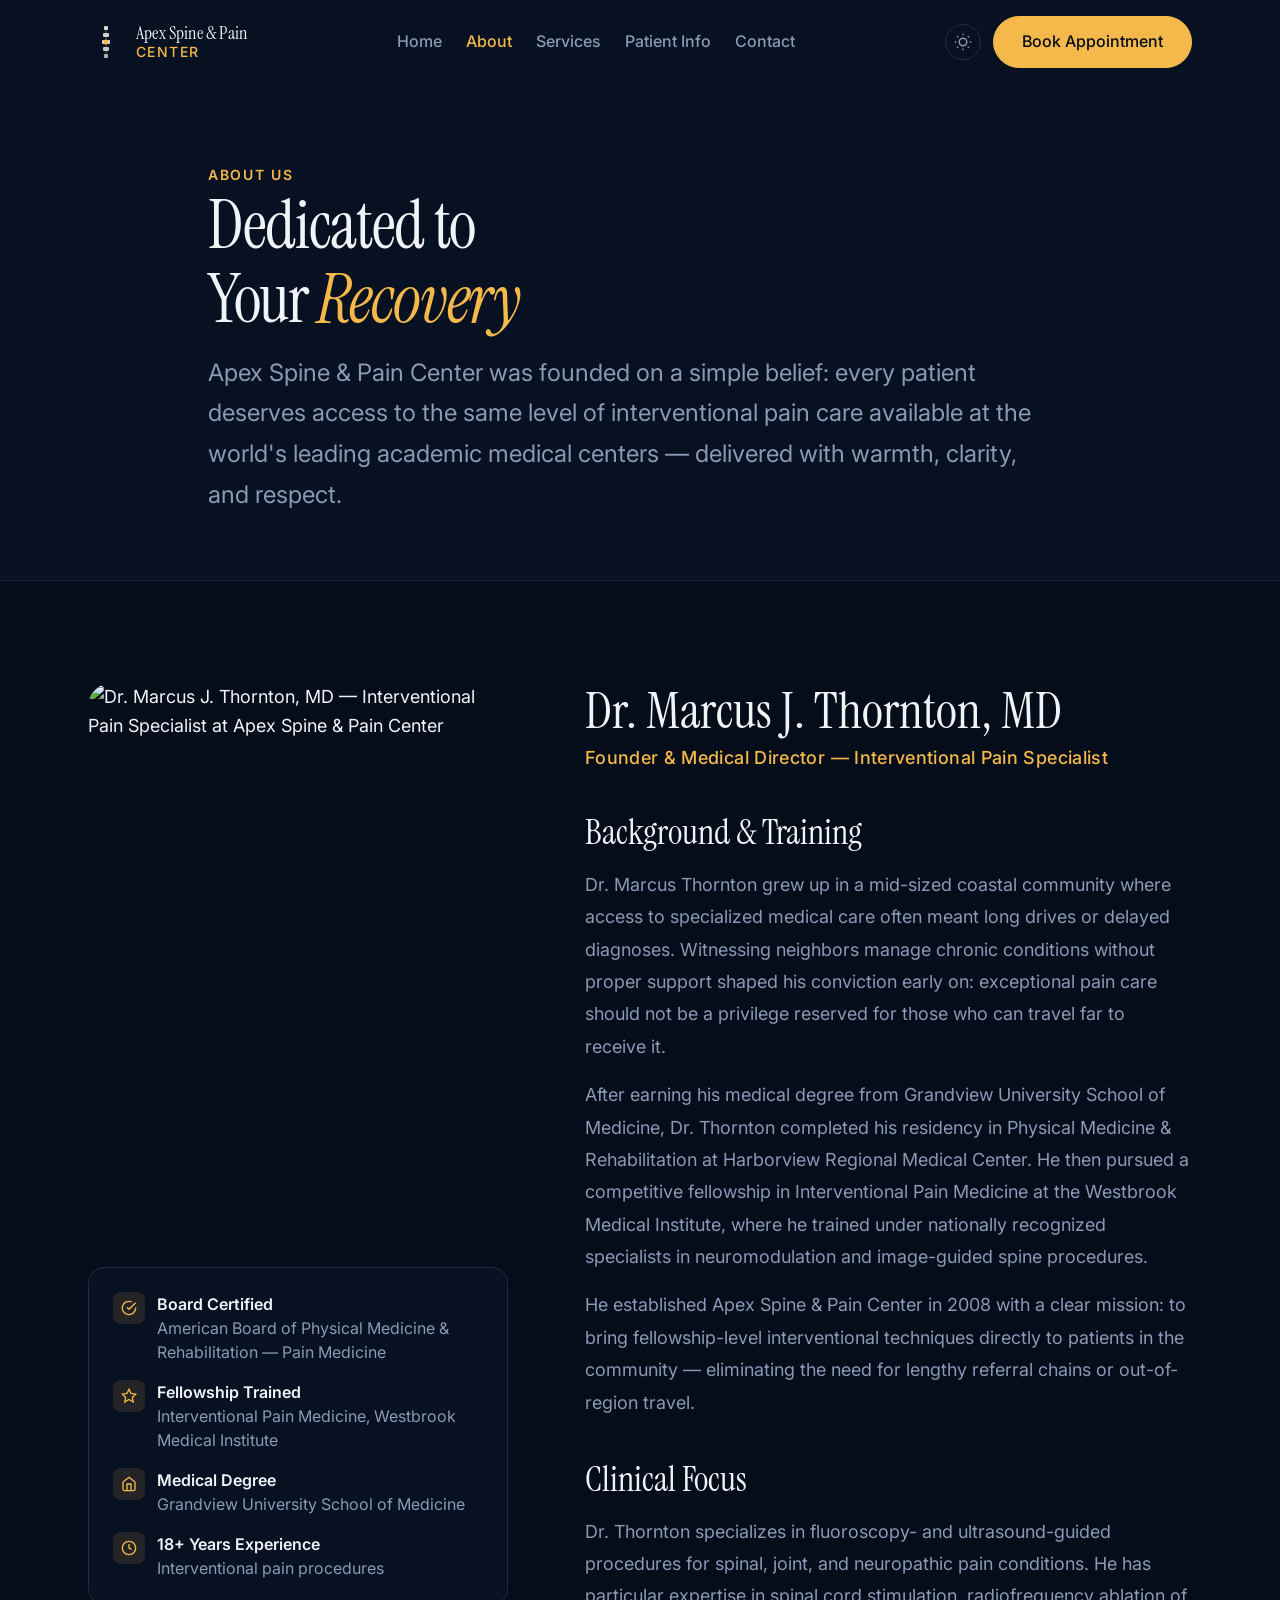
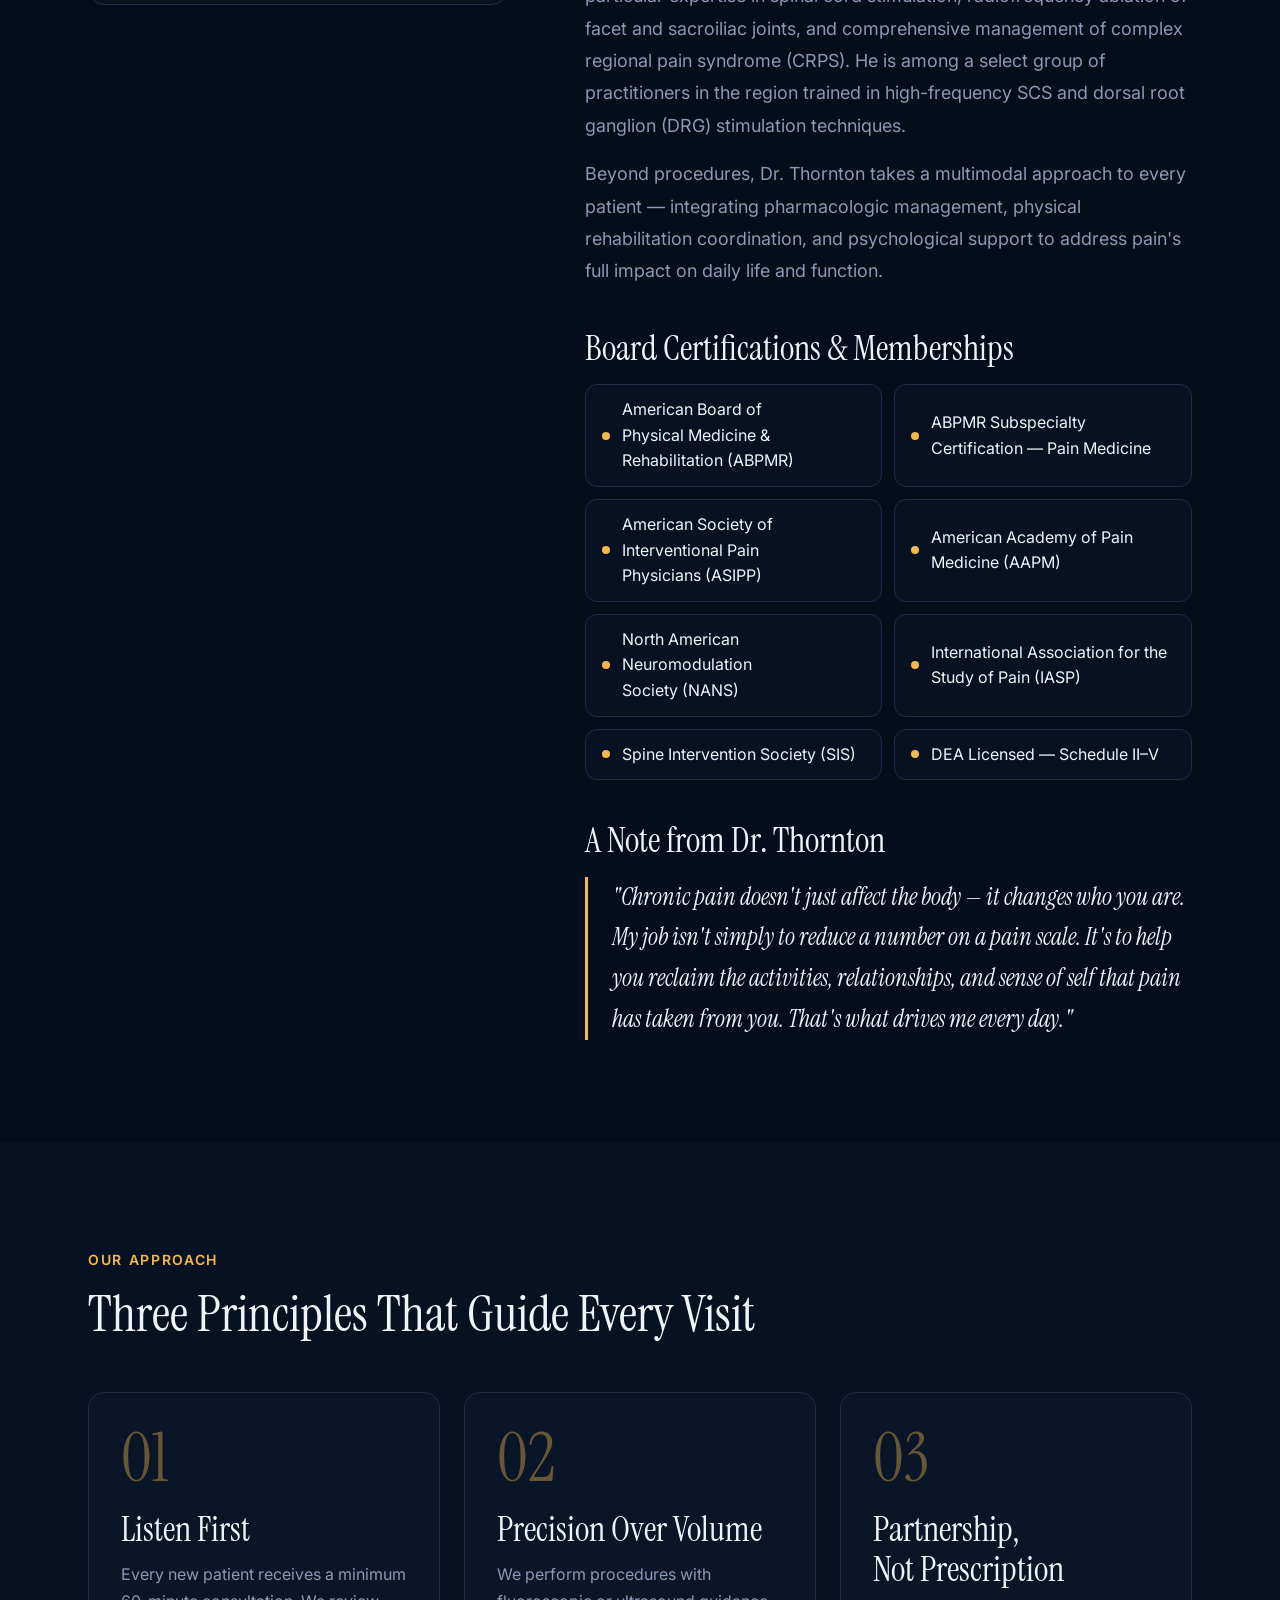
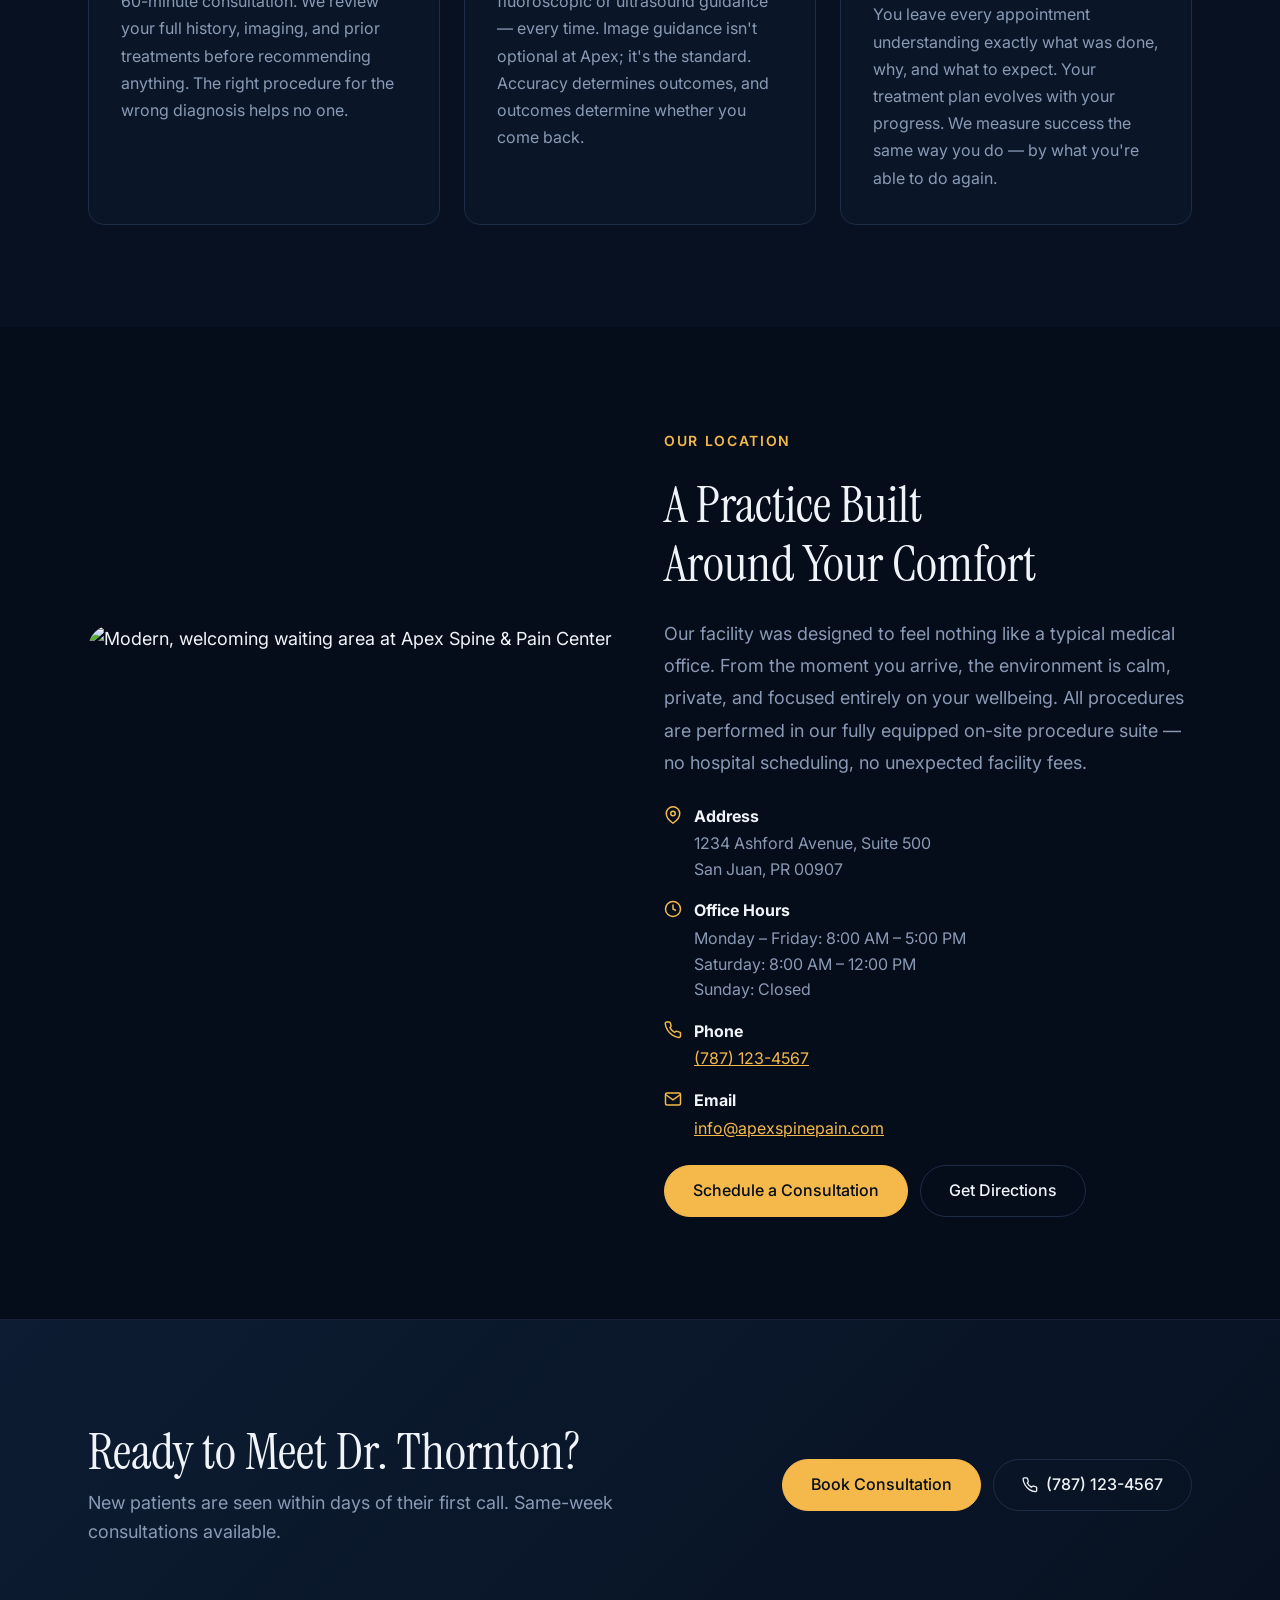
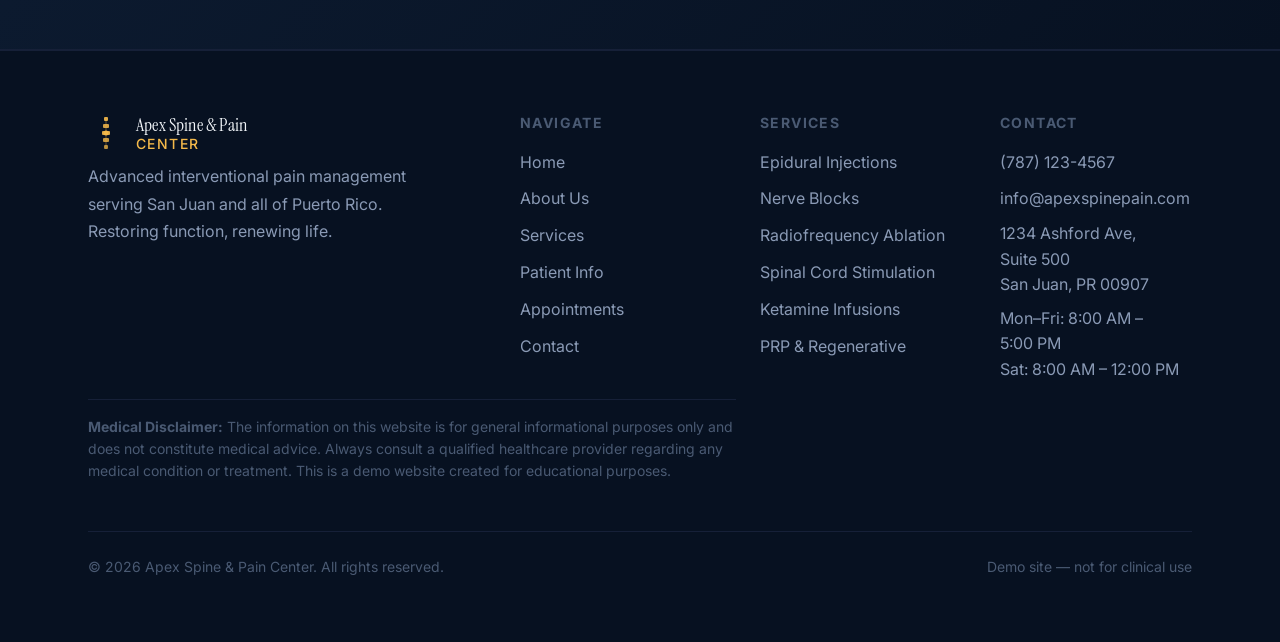
==== commit 19eeccb2: "Replace real doctor info with fully fictional Dr. Marcus J. Thornton, MD" ====
--- a/about.html
+++ b/about.html
@@ -3,239 +3,64 @@
 <head>
   <meta charset="UTF-8">
   <meta name="viewport" content="width=device-width, initial-scale=1.0">
-  <meta name="description" content="Meet Dr. Elena Rivera, fellowship-trained interventional pain specialist at Apex Spine & Pain Center in San Juan, Puerto Rico.">
-  <title>About Us | Apex Spine & Pain Center</title>
+  <meta name="description" content="Meet Dr. Marcus J. Thornton, MD — fellowship-trained interventional pain specialist and founder of Apex Spine &amp; Pain Center.">
+  <title>About Us | Apex Spine &amp; Pain Center</title>
   <link rel="preconnect" href="https://fonts.googleapis.com">
   <link rel="preconnect" href="https://fonts.gstatic.com" crossorigin>
   <link href="https://fonts.googleapis.com/css2?family=Instrument+Serif:ital@0;1&family=Inter:wght@300..700&display=swap" rel="stylesheet">
   <link rel="stylesheet" href="./assets/css/style.css">
   <style>
-    /* About-page specific styles */
-    .page-hero {
-      padding-top: calc(var(--space-32) + var(--space-8));
-      padding-bottom: var(--space-16);
-      background: var(--color-surface);
-      border-bottom: 1px solid var(--color-divider);
-    }
+    .page-hero { padding-top: calc(var(--space-32) + var(--space-8)); padding-bottom: var(--space-16); background: var(--color-surface); border-bottom: 1px solid var(--color-divider); }
     .page-hero-label { margin-bottom: var(--space-3); }
-    .page-hero h1 {
-      font-family: var(--font-display);
-      font-size: var(--text-3xl);
-      line-height: 1.1;
-      letter-spacing: -0.02em;
-      max-width: 18ch;
-      margin-bottom: var(--space-4);
-    }
-    .page-hero p {
-      font-size: var(--text-lg);
-      color: var(--color-text-muted);
-      max-width: 58ch;
-      line-height: 1.7;
-    }
-
-    /* Doctor Profile */
+    .page-hero h1 { font-family: var(--font-display); font-size: var(--text-3xl); line-height: 1.1; letter-spacing: -0.02em; max-width: 18ch; margin-bottom: var(--space-4); }
+    .page-hero p { font-size: var(--text-lg); color: var(--color-text-muted); max-width: 58ch; line-height: 1.7; }
     .doctor-section { background: var(--color-bg); }
-    .doctor-grid {
-      display: grid;
-      grid-template-columns: 420px 1fr;
-      gap: clamp(var(--space-12), 6vw, var(--space-24));
-      align-items: start;
-    }
+    .doctor-grid { display: grid; grid-template-columns: 420px 1fr; gap: clamp(var(--space-12), 6vw, var(--space-24)); align-items: start; }
     .doctor-photo-block { position: sticky; top: calc(var(--space-20) + var(--space-4)); }
-    .doctor-photo {
-      width: 100%;
-      aspect-ratio: 3/4;
-      object-fit: cover;
-      object-position: top center;
-      border-radius: var(--radius-2xl);
-    }
-    .doctor-credentials {
-      margin-top: var(--space-6);
-      background: var(--color-surface);
-      border: 1px solid var(--color-border);
-      border-radius: var(--radius-xl);
-      padding: var(--space-6);
-      display: flex;
-      flex-direction: column;
-      gap: var(--space-4);
-    }
-    .credential-item {
-      display: flex;
-      gap: var(--space-3);
-      align-items: flex-start;
-    }
-    .credential-icon {
-      flex-shrink: 0;
-      width: 32px;
-      height: 32px;
-      background: var(--color-primary-highlight);
-      border-radius: var(--radius-md);
-      display: flex;
-      align-items: center;
-      justify-content: center;
-      color: var(--color-primary);
-    }
-    .credential-text {
-      font-size: var(--text-sm);
-      line-height: 1.5;
-    }
+    .doctor-photo { width: 100%; aspect-ratio: 3/4; object-fit: cover; object-position: top center; border-radius: var(--radius-2xl); }
+    .doctor-credentials { margin-top: var(--space-6); background: var(--color-surface); border: 1px solid var(--color-border); border-radius: var(--radius-xl); padding: var(--space-6); display: flex; flex-direction: column; gap: var(--space-4); }
+    .credential-item { display: flex; gap: var(--space-3); align-items: flex-start; }
+    .credential-icon { flex-shrink: 0; width: 32px; height: 32px; background: var(--color-primary-highlight); border-radius: var(--radius-md); display: flex; align-items: center; justify-content: center; color: var(--color-primary); }
+    .credential-text { font-size: var(--text-sm); line-height: 1.5; }
     .credential-text strong { display: block; color: var(--color-text); font-weight: 600; }
     .credential-text span { color: var(--color-text-muted); }
-
-    /* Bio content */
     .doctor-bio { display: flex; flex-direction: column; gap: var(--space-10); }
-    .doctor-name {
-      font-family: var(--font-display);
-      font-size: var(--text-2xl);
-      line-height: 1.1;
-      margin-bottom: var(--space-1);
-    }
-    .doctor-title {
-      font-size: var(--text-base);
-      color: var(--color-primary);
-      font-weight: 500;
-      letter-spacing: 0.02em;
-    }
-    .bio-block h3 {
-      font-family: var(--font-display);
-      font-size: var(--text-xl);
-      margin-bottom: var(--space-4);
-    }
-    .bio-block p {
-      font-size: var(--text-base);
-      color: var(--color-text-muted);
-      line-height: 1.8;
-      margin-bottom: var(--space-4);
-    }
+    .doctor-name { font-family: var(--font-display); font-size: var(--text-2xl); line-height: 1.1; margin-bottom: var(--space-1); }
+    .doctor-title { font-size: var(--text-base); color: var(--color-primary); font-weight: 500; letter-spacing: 0.02em; }
+    .bio-block h3 { font-family: var(--font-display); font-size: var(--text-xl); margin-bottom: var(--space-4); }
+    .bio-block p { font-size: var(--text-base); color: var(--color-text-muted); line-height: 1.8; margin-bottom: var(--space-4); }
     .bio-block p:last-child { margin-bottom: 0; }
-
-    /* Certifications list */
-    .cert-list {
-      display: grid;
-      grid-template-columns: repeat(auto-fill, minmax(min(260px, 100%), 1fr));
-      gap: var(--space-3);
-      list-style: none;
-      margin-top: var(--space-4);
-    }
-    .cert-list li {
-      display: flex;
-      align-items: center;
-      gap: var(--space-3);
-      padding: var(--space-3) var(--space-4);
-      background: var(--color-surface);
-      border: 1px solid var(--color-border);
-      border-radius: var(--radius-lg);
-      font-size: var(--text-sm);
-      color: var(--color-text);
-    }
-    .cert-list li::before {
-      content: '';
-      width: 8px;
-      height: 8px;
-      border-radius: 50%;
-      background: var(--color-primary);
-      flex-shrink: 0;
-    }
-
-    /* Philosophy section */
+    .cert-list { display: grid; grid-template-columns: repeat(auto-fill, minmax(min(260px, 100%), 1fr)); gap: var(--space-3); list-style: none; margin-top: var(--space-4); }
+    .cert-list li { display: flex; align-items: center; gap: var(--space-3); padding: var(--space-3) var(--space-4); background: var(--color-surface); border: 1px solid var(--color-border); border-radius: var(--radius-lg); font-size: var(--text-sm); color: var(--color-text); }
+    .cert-list li::before { content: ''; width: 8px; height: 8px; border-radius: 50%; background: var(--color-primary); flex-shrink: 0; }
     .philosophy-section { background: var(--color-surface); }
-    .philosophy-grid {
-      display: grid;
-      grid-template-columns: repeat(3, 1fr);
-      gap: var(--space-6);
-      margin-top: var(--space-12);
-    }
-    .philosophy-card {
-      background: var(--color-surface-2);
-      border: 1px solid var(--color-border);
-      border-radius: var(--radius-xl);
-      padding: var(--space-8);
-    }
-    .philosophy-number {
-      font-family: var(--font-display);
-      font-size: var(--text-3xl);
-      color: var(--color-primary);
-      opacity: 0.4;
-      line-height: 1;
-      margin-bottom: var(--space-4);
-    }
-    .philosophy-card h3 {
-      font-family: var(--font-display);
-      font-size: var(--text-xl);
-      margin-bottom: var(--space-3);
-    }
-    .philosophy-card p {
-      font-size: var(--text-sm);
-      color: var(--color-text-muted);
-      line-height: 1.7;
-    }
-
-    /* Office section */
+    .philosophy-grid { display: grid; grid-template-columns: repeat(3, 1fr); gap: var(--space-6); margin-top: var(--space-12); }
+    .philosophy-card { background: var(--color-surface-2); border: 1px solid var(--color-border); border-radius: var(--radius-xl); padding: var(--space-8); }
+    .philosophy-number { font-family: var(--font-display); font-size: var(--text-3xl); color: var(--color-primary); opacity: 0.4; line-height: 1; margin-bottom: var(--space-4); }
+    .philosophy-card h3 { font-family: var(--font-display); font-size: var(--text-xl); margin-bottom: var(--space-3); }
+    .philosophy-card p { font-size: var(--text-sm); color: var(--color-text-muted); line-height: 1.7; }
     .office-section { background: var(--color-bg); }
-    .office-grid {
-      display: grid;
-      grid-template-columns: 1fr 1fr;
-      gap: var(--space-12);
-      align-items: center;
-    }
-    .office-image {
-      width: 100%;
-      aspect-ratio: 4/3;
-      object-fit: cover;
-      border-radius: var(--radius-2xl);
-    }
+    .office-grid { display: grid; grid-template-columns: 1fr 1fr; gap: var(--space-12); align-items: center; }
+    .office-image { width: 100%; aspect-ratio: 4/3; object-fit: cover; border-radius: var(--radius-2xl); }
     .office-content { display: flex; flex-direction: column; gap: var(--space-6); }
-    .office-content h2 {
-      font-family: var(--font-display);
-      font-size: var(--text-2xl);
-    }
-    .office-content p {
-      font-size: var(--text-base);
-      color: var(--color-text-muted);
-      line-height: 1.8;
-    }
-    .office-details {
-      display: flex;
-      flex-direction: column;
-      gap: var(--space-4);
-    }
-    .office-detail {
-      display: flex;
-      gap: var(--space-3);
-      align-items: flex-start;
-    }
-    .office-detail-icon {
-      flex-shrink: 0;
-      color: var(--color-primary);
-      margin-top: 2px;
-    }
-    .office-detail-text {
-      font-size: var(--text-sm);
-      color: var(--color-text-muted);
-      line-height: 1.6;
-    }
+    .office-content h2 { font-family: var(--font-display); font-size: var(--text-2xl); }
+    .office-content p { font-size: var(--text-base); color: var(--color-text-muted); line-height: 1.8; }
+    .office-details { display: flex; flex-direction: column; gap: var(--space-4); }
+    .office-detail { display: flex; gap: var(--space-3); align-items: flex-start; }
+    .office-detail-icon { flex-shrink: 0; color: var(--color-primary); margin-top: 2px; }
+    .office-detail-text { font-size: var(--text-sm); color: var(--color-text-muted); line-height: 1.6; }
     .office-detail-text strong { color: var(--color-text); display: block; margin-bottom: 2px; }
-
-    /* Responsive */
-    @media (max-width: 1024px) {
-      .doctor-grid { grid-template-columns: 1fr; }
-      .doctor-photo-block { position: static; max-width: 420px; }
-      .philosophy-grid { grid-template-columns: 1fr 1fr; }
-      .office-grid { grid-template-columns: 1fr; }
-    }
-    @media (max-width: 768px) {
-      .philosophy-grid { grid-template-columns: 1fr; }
-    }
+    @media (max-width: 1024px) { .doctor-grid { grid-template-columns: 1fr; } .doctor-photo-block { position: static; max-width: 420px; } .philosophy-grid { grid-template-columns: 1fr 1fr; } .office-grid { grid-template-columns: 1fr; } }
+    @media (max-width: 768px) { .philosophy-grid { grid-template-columns: 1fr; } }
   </style>
 </head>
 <body>
 
 <a href="#main" class="sr-only" style="position:absolute;top:0;left:0;z-index:9999;padding:var(--space-3) var(--space-6);background:var(--color-primary);color:var(--color-text-inverse);border-radius:0 0 var(--radius-md) 0;" onfocus="this.style.position='fixed'" onblur="this.style.position='absolute'">Skip to content</a>
 
-<!-- NAV -->
 <header class="site-nav" id="site-nav" role="banner">
   <div class="nav-inner">
-    <a href="./index.html" class="nav-logo" aria-label="Apex Spine & Pain Center — Home">
+    <a href="./index.html" class="nav-logo" aria-label="Apex Spine &amp; Pain Center — Home">
       <div class="nav-logo-mark">
         <svg viewBox="0 0 36 36" fill="none" xmlns="http://www.w3.org/2000/svg" aria-hidden="true">
           <rect x="16" y="2" width="4" height="4" rx="1" fill="currentColor" opacity="0.9"/>
@@ -255,7 +80,7 @@
     <nav aria-label="Primary navigation">
       <ul class="nav-links">
         <li><a href="./index.html">Home</a></li>
-        <li><a href="./about.html" class="active">About</a></li>
+        <li><a href="./about.html">About</a></li>
         <li><a href="./services.html">Services</a></li>
         <li><a href="./patient-info.html">Patient Info</a></li>
         <li><a href="./contact.html">Contact</a></li>
@@ -283,7 +108,6 @@
 
 <main id="main">
 
-<!-- PAGE HERO -->
 <section class="page-hero" aria-labelledby="about-heading">
   <div class="container--default">
     <span class="section-label page-hero-label">About Us</span>
@@ -292,116 +116,68 @@
   </div>
 </section>
 
-<!-- DOCTOR PROFILE -->
 <section class="doctor-section" aria-labelledby="doctor-heading">
   <div class="container">
     <div class="doctor-grid">
-
-      <!-- Photo + Credentials sidebar -->
       <div class="doctor-photo-block">
-        <img
-          src="https://images.unsplash.com/photo-1594824476967-48c8b964273f?w=840&q=80"
-          alt="Dr. Elena Rivera, MD — Interventional Pain Specialist at Apex Spine & Pain Center"
-          class="doctor-photo"
-          width="840"
-          height="1120"
-          loading="lazy"
-          decoding="async"
-        >
+        <img src="https://picsum.photos/seed/doctor-thornton/840/1120" alt="Dr. Marcus J. Thornton, MD — Interventional Pain Specialist at Apex Spine &amp; Pain Center" class="doctor-photo" width="840" height="1120" loading="lazy" decoding="async">
         <div class="doctor-credentials">
           <div class="credential-item">
-            <div class="credential-icon" aria-hidden="true">
-              <svg width="16" height="16" viewBox="0 0 24 24" fill="none" stroke="currentColor" stroke-width="2"><path d="M22 11.08V12a10 10 0 1 1-5.93-9.14"/><polyline points="22 4 12 14.01 9 11.01"/></svg>
-            </div>
-            <div class="credential-text">
-              <strong>Board Certified</strong>
-              <span>American Board of Anesthesiology — Pain Medicine</span>
-            </div>
+            <div class="credential-icon" aria-hidden="true"><svg width="16" height="16" viewBox="0 0 24 24" fill="none" stroke="currentColor" stroke-width="2"><path d="M22 11.08V12a10 10 0 1 1-5.93-9.14"/><polyline points="22 4 12 14.01 9 11.01"/></svg></div>
+            <div class="credential-text"><strong>Board Certified</strong><span>American Board of Physical Medicine &amp; Rehabilitation — Pain Medicine</span></div>
           </div>
           <div class="credential-item">
-            <div class="credential-icon" aria-hidden="true">
-              <svg width="16" height="16" viewBox="0 0 24 24" fill="none" stroke="currentColor" stroke-width="2"><path d="M12 2l3.09 6.26L22 9.27l-5 4.87L18.18 21 12 17.27 5.82 21 7 14.14l-5-4.87 6.91-1.01L12 2z"/></svg>
-            </div>
-            <div class="credential-text">
-              <strong>Fellowship Trained</strong>
-              <span>Interventional Pain Medicine, Mayo Clinic</span>
-            </div>
+            <div class="credential-icon" aria-hidden="true"><svg width="16" height="16" viewBox="0 0 24 24" fill="none" stroke="currentColor" stroke-width="2"><path d="M12 2l3.09 6.26L22 9.27l-5 4.87L18.18 21 12 17.27 5.82 21 7 14.14l-5-4.87 6.91-1.01L12 2z"/></svg></div>
+            <div class="credential-text"><strong>Fellowship Trained</strong><span>Interventional Pain Medicine, Westbrook Medical Institute</span></div>
           </div>
           <div class="credential-item">
-            <div class="credential-icon" aria-hidden="true">
-              <svg width="16" height="16" viewBox="0 0 24 24" fill="none" stroke="currentColor" stroke-width="2"><path d="M3 9l9-7 9 7v11a2 2 0 0 1-2 2H5a2 2 0 0 1-2-2z"/><polyline points="9 22 9 12 15 12 15 22"/></svg>
-            </div>
-            <div class="credential-text">
-              <strong>Medical Degree</strong>
-              <span>Universidad de Puerto Rico School of Medicine</span>
-            </div>
+            <div class="credential-icon" aria-hidden="true"><svg width="16" height="16" viewBox="0 0 24 24" fill="none" stroke="currentColor" stroke-width="2"><path d="M3 9l9-7 9 7v11a2 2 0 0 1-2 2H5a2 2 0 0 1-2-2z"/><polyline points="9 22 9 12 15 12 15 22"/></svg></div>
+            <div class="credential-text"><strong>Medical Degree</strong><span>Grandview University School of Medicine</span></div>
           </div>
           <div class="credential-item">
-            <div class="credential-icon" aria-hidden="true">
-              <svg width="16" height="16" viewBox="0 0 24 24" fill="none" stroke="currentColor" stroke-width="2"><circle cx="12" cy="12" r="10"/><polyline points="12 6 12 12 16 14"/></svg>
-            </div>
-            <div class="credential-text">
-              <strong>15+ Years Experience</strong>
-              <span>Interventional pain procedures</span>
-            </div>
+            <div class="credential-icon" aria-hidden="true"><svg width="16" height="16" viewBox="0 0 24 24" fill="none" stroke="currentColor" stroke-width="2"><circle cx="12" cy="12" r="10"/><polyline points="12 6 12 12 16 14"/></svg></div>
+            <div class="credential-text"><strong>18+ Years Experience</strong><span>Interventional pain procedures</span></div>
           </div>
         </div>
       </div>
-
-      <!-- Bio -->
       <div class="doctor-bio">
         <div>
-          <h2 class="doctor-name" id="doctor-heading">Dr. Elena Rivera, MD</h2>
+          <h2 class="doctor-name" id="doctor-heading">Dr. Marcus J. Thornton, MD</h2>
           <p class="doctor-title">Founder &amp; Medical Director — Interventional Pain Specialist</p>
         </div>
-
         <div class="bio-block">
           <h3>Background &amp; Training</h3>
-          <p>
-            Dr. Elena Rivera grew up in Mayagüez, Puerto Rico, watching family members struggle to access quality pain care. That experience became the founding motivation for her entire career. After earning her medical degree at the Universidad de Puerto Rico School of Medicine, she completed her residency in Anesthesiology at Johns Hopkins Hospital, followed by a fellowship in Interventional Pain Medicine at the Mayo Clinic in Rochester, Minnesota.
-          </p>
-          <p>
-            She returned to Puerto Rico in 2011 with a singular mission: to build a practice that delivered world-class interventional pain medicine to her home community — without requiring patients to travel to the mainland for complex procedures.
-          </p>
-        </div>
-
+          <p>Dr. Marcus Thornton grew up in a mid-sized coastal community where access to specialized medical care often meant long drives or delayed diagnoses. Witnessing neighbors manage chronic conditions without proper support shaped his conviction early on: exceptional pain care should not be a privilege reserved for those who can travel far to receive it.</p>
+          <p>After earning his medical degree from Grandview University School of Medicine, Dr. Thornton completed his residency in Physical Medicine &amp; Rehabilitation at Harborview Regional Medical Center. He then pursued a competitive fellowship in Interventional Pain Medicine at the Westbrook Medical Institute, where he trained under nationally recognized specialists in neuromodulation and image-guided spine procedures.</p>
+          <p>He established Apex Spine &amp; Pain Center in 2008 with a clear mission: to bring fellowship-level interventional techniques directly to patients in the community — eliminating the need for lengthy referral chains or out-of-region travel.</p>
+        </div>
         <div class="bio-block">
           <h3>Clinical Focus</h3>
-          <p>
-            Dr. Rivera specializes in fluoroscopy- and ultrasound-guided procedures for spinal, joint, and neuropathic pain conditions. She has particular expertise in spinal cord stimulation, ketamine infusion therapy for refractory pain and CRPS, and radiofrequency ablation of facet and sacroiliac joints. She is one of a small number of physicians in Puerto Rico trained in high-frequency SCS and dorsal root ganglion (DRG) stimulation.
-          </p>
-          <p>
-            Beyond procedures, Dr. Rivera takes a multimodal approach to every patient — integrating pharmacologic management, physical rehabilitation referrals, and psychological support to address pain's full impact on life and function.
-          </p>
-        </div>
-
+          <p>Dr. Thornton specializes in fluoroscopy- and ultrasound-guided procedures for spinal, joint, and neuropathic pain conditions. He has particular expertise in spinal cord stimulation, radiofrequency ablation of facet and sacroiliac joints, and comprehensive management of complex regional pain syndrome (CRPS). He is among a select group of practitioners in the region trained in high-frequency SCS and dorsal root ganglion (DRG) stimulation techniques.</p>
+          <p>Beyond procedures, Dr. Thornton takes a multimodal approach to every patient — integrating pharmacologic management, physical rehabilitation coordination, and psychological support to address pain's full impact on daily life and function.</p>
+        </div>
         <div class="bio-block">
           <h3>Board Certifications &amp; Memberships</h3>
           <ul class="cert-list" role="list">
-            <li>American Board of Anesthesiology (ABA)</li>
-            <li>ABA Subspecialty Certification — Pain Medicine</li>
+            <li>American Board of Physical Medicine &amp; Rehabilitation (ABPMR)</li>
+            <li>ABPMR Subspecialty Certification — Pain Medicine</li>
             <li>American Society of Interventional Pain Physicians (ASIPP)</li>
             <li>American Academy of Pain Medicine (AAPM)</li>
             <li>North American Neuromodulation Society (NANS)</li>
             <li>International Association for the Study of Pain (IASP)</li>
-            <li>Puerto Rico Society of Anesthesiologists</li>
+            <li>Spine Intervention Society (SIS)</li>
             <li>DEA Licensed — Schedule II–V</li>
           </ul>
         </div>
-
         <div class="bio-block">
-          <h3>A Note from Dr. Rivera</h3>
-          <p style="font-family:var(--font-display);font-style:italic;font-size:var(--text-lg);color:var(--color-text);line-height:1.7;border-left:3px solid var(--color-primary);padding-left:var(--space-6);">
-            "Chronic pain doesn't just affect the body — it changes who you are. My job isn't simply to reduce a number on a pain scale. It's to help you reclaim the activities, relationships, and sense of self that pain has taken from you. That's what drives me every day."
-          </p>
-        </div>
-      </div>
-
-    </div>
-  </div>
-</section>
-
-<!-- PHILOSOPHY -->
+          <h3>A Note from Dr. Thornton</h3>
+          <p style="font-family:var(--font-display);font-style:italic;font-size:var(--text-lg);color:var(--color-text);line-height:1.7;border-left:3px solid var(--color-primary);padding-left:var(--space-6);">"Chronic pain doesn't just affect the body — it changes who you are. My job isn't simply to reduce a number on a pain scale. It's to help you reclaim the activities, relationships, and sense of self that pain has taken from you. That's what drives me every day."</p>
+        </div>
+      </div>
+    </div>
+  </div>
+</section>
+
 <section class="philosophy-section" aria-labelledby="philosophy-heading">
   <div class="container">
     <div style="max-width:var(--content-default);">
@@ -409,79 +185,26 @@
       <h2 class="section-heading" id="philosophy-heading" style="margin-top:var(--space-3);">Three Principles That Guide Every Visit</h2>
     </div>
     <div class="philosophy-grid">
-      <div class="philosophy-card">
-        <div class="philosophy-number" aria-hidden="true">01</div>
-        <h3>Listen First</h3>
-        <p>Every new patient receives a minimum 60-minute consultation. We review your full history, imaging, and prior treatments before recommending anything. The right procedure for the wrong diagnosis helps no one.</p>
-      </div>
-      <div class="philosophy-card">
-        <div class="philosophy-number" aria-hidden="true">02</div>
-        <h3>Precision Over Volume</h3>
-        <p>We perform procedures with fluoroscopic or ultrasound guidance — every time. Image guidance isn't optional at Apex; it's the standard. Accuracy determines outcomes, and outcomes determine whether you come back.</p>
-      </div>
-      <div class="philosophy-card">
-        <div class="philosophy-number" aria-hidden="true">03</div>
-        <h3>Partnership, Not Prescription</h3>
-        <p>You leave every appointment understanding exactly what was done, why, and what to expect. Your treatment plan evolves with your progress. We measure success the same way you do — by what you're able to do again.</p>
-      </div>
-    </div>
-  </div>
-</section>
-
-<!-- OFFICE -->
+      <div class="philosophy-card"><div class="philosophy-number" aria-hidden="true">01</div><h3>Listen First</h3><p>Every new patient receives a minimum 60-minute consultation. We review your full history, imaging, and prior treatments before recommending anything. The right procedure for the wrong diagnosis helps no one.</p></div>
+      <div class="philosophy-card"><div class="philosophy-number" aria-hidden="true">02</div><h3>Precision Over Volume</h3><p>We perform procedures with fluoroscopic or ultrasound guidance — every time. Image guidance isn't optional at Apex; it's the standard. Accuracy determines outcomes, and outcomes determine whether you come back.</p></div>
+      <div class="philosophy-card"><div class="philosophy-number" aria-hidden="true">03</div><h3>Partnership, Not Prescription</h3><p>You leave every appointment understanding exactly what was done, why, and what to expect. Your treatment plan evolves with your progress. We measure success the same way you do — by what you're able to do again.</p></div>
+    </div>
+  </div>
+</section>
+
 <section class="office-section" aria-labelledby="office-heading">
   <div class="container">
     <div class="office-grid">
-      <img
-        src="https://images.unsplash.com/photo-1629909615184-74f495363b67?w=900&q=80"
-        alt="Modern, welcoming waiting area at Apex Spine & Pain Center in San Juan"
-        class="office-image"
-        width="900"
-        height="675"
-        loading="lazy"
-        decoding="async"
-      >
+      <img src="https://picsum.photos/seed/clinic-office/900/675" alt="Modern, welcoming waiting area at Apex Spine &amp; Pain Center" class="office-image" width="900" height="675" loading="lazy" decoding="async">
       <div class="office-content">
         <span class="section-label">Our Location</span>
         <h2 id="office-heading">A Practice Built Around Your Comfort</h2>
-        <p>Our San Juan facility was designed to feel nothing like a typical medical office. From the moment you arrive, the environment is calm, private, and focused entirely on your wellbeing. All procedures are performed in our fully equipped on-site procedure suite — no hospital scheduling, no unexpected facility fees.</p>
+        <p>Our facility was designed to feel nothing like a typical medical office. From the moment you arrive, the environment is calm, private, and focused entirely on your wellbeing. All procedures are performed in our fully equipped on-site procedure suite — no hospital scheduling, no unexpected facility fees.</p>
         <div class="office-details">
-          <div class="office-detail">
-            <div class="office-detail-icon" aria-hidden="true">
-              <svg width="18" height="18" viewBox="0 0 24 24" fill="none" stroke="currentColor" stroke-width="2"><path d="M21 10c0 7-9 13-9 13s-9-6-9-13a9 9 0 0 1 18 0z"/><circle cx="12" cy="10" r="3"/></svg>
-            </div>
-            <div class="office-detail-text">
-              <strong>Address</strong>
-              1234 Ashford Avenue, Suite 500<br>San Juan, PR 00907
-            </div>
-          </div>
-          <div class="office-detail">
-            <div class="office-detail-icon" aria-hidden="true">
-              <svg width="18" height="18" viewBox="0 0 24 24" fill="none" stroke="currentColor" stroke-width="2"><circle cx="12" cy="12" r="10"/><polyline points="12 6 12 12 16 14"/></svg>
-            </div>
-            <div class="office-detail-text">
-              <strong>Office Hours</strong>
-              Monday – Friday: 8:00 AM – 5:00 PM<br>Saturday: 8:00 AM – 12:00 PM<br>Sunday: Closed
-            </div>
-          </div>
-          <div class="office-detail">
-            <div class="office-detail-icon" aria-hidden="true">
-              <svg width="18" height="18" viewBox="0 0 24 24" fill="none" stroke="currentColor" stroke-width="2"><path d="M22 16.92v3a2 2 0 0 1-2.18 2 19.79 19.79 0 0 1-8.63-3.07A19.5 19.5 0 0 1 4.69 12a19.79 19.79 0 0 1-3.07-8.67A2 2 0 0 1 3.6 1.27h3a2 2 0 0 1 2 1.72c.127.96.361 1.903.7 2.81a2 2 0 0 1-.45 2.11L7.91 8.96a16 16 0 0 0 6.29 6.29l.95-.95a2 2 0 0 1 2.11-.45c.907.339 1.85.573 2.81.7A2 2 0 0 1 22 16.92z"/></svg>
-            </div>
-            <div class="office-detail-text">
-              <strong>Phone</strong>
-              <a href="tel:+17871234567" style="color:var(--color-primary);">(787) 123-4567</a>
-            </div>
-          </div>
-          <div class="office-detail">
-            <div class="office-detail-icon" aria-hidden="true">
-              <svg width="18" height="18" viewBox="0 0 24 24" fill="none" stroke="currentColor" stroke-width="2"><path d="M4 4h16c1.1 0 2 .9 2 2v12c0 1.1-.9 2-2 2H4c-1.1 0-2-.9-2-2V6c0-1.1.9-2 2-2z"/><polyline points="22,6 12,13 2,6"/></svg>
-            </div>
-            <div class="office-detail-text">
-              <strong>Email</strong>
-              <a href="mailto:info@apexspinepain.com" style="color:var(--color-primary);">info@apexspinepain.com</a>
-            </div>
-          </div>
+          <div class="office-detail"><div class="office-detail-icon" aria-hidden="true"><svg width="18" height="18" viewBox="0 0 24 24" fill="none" stroke="currentColor" stroke-width="2"><path d="M21 10c0 7-9 13-9 13s-9-6-9-13a9 9 0 0 1 18 0z"/><circle cx="12" cy="10" r="3"/></svg></div><div class="office-detail-text"><strong>Address</strong>1234 Ashford Avenue, Suite 500<br>San Juan, PR 00907</div></div>
+          <div class="office-detail"><div class="office-detail-icon" aria-hidden="true"><svg width="18" height="18" viewBox="0 0 24 24" fill="none" stroke="currentColor" stroke-width="2"><circle cx="12" cy="12" r="10"/><polyline points="12 6 12 12 16 14"/></svg></div><div class="office-detail-text"><strong>Office Hours</strong>Monday – Friday: 8:00 AM – 5:00 PM<br>Saturday: 8:00 AM – 12:00 PM<br>Sunday: Closed</div></div>
+          <div class="office-detail"><div class="office-detail-icon" aria-hidden="true"><svg width="18" height="18" viewBox="0 0 24 24" fill="none" stroke="currentColor" stroke-width="2"><path d="M22 16.92v3a2 2 0 0 1-2.18 2 19.79 19.79 0 0 1-8.63-3.07A19.5 19.5 0 0 1 4.69 12a19.79 19.79 0 0 1-3.07-8.67A2 2 0 0 1 3.6 1.27h3a2 2 0 0 1 2 1.72c.127.96.361 1.903.7 2.81a2 2 0 0 1-.45 2.11L7.91 8.96a16 16 0 0 0 6.29 6.29l.95-.95a2 2 0 0 1 2.11-.45c.907.339 1.85.573 2.81.7A2 2 0 0 1 22 16.92z"/></svg></div><div class="office-detail-text"><strong>Phone</strong><a href="tel:+17871234567" style="color:var(--color-primary);">(787) 123-4567</a></div></div>
+          <div class="office-detail"><div class="office-detail-icon" aria-hidden="true"><svg width="18" height="18" viewBox="0 0 24 24" fill="none" stroke="currentColor" stroke-width="2"><path d="M4 4h16c1.1 0 2 .9 2 2v12c0 1.1-.9 2-2 2H4c-1.1 0-2-.9-2-2V6c0-1.1.9-2 2-2z"/><polyline points="22,6 12,13 2,6"/></svg></div><div class="office-detail-text"><strong>Email</strong><a href="mailto:info@apexspinepain.com" style="color:var(--color-primary);">info@apexspinepain.com</a></div></div>
         </div>
         <div style="display:flex;gap:var(--space-3);flex-wrap:wrap;">
           <a href="./appointments.html" class="btn btn-primary">Schedule a Consultation</a>
@@ -492,20 +215,16 @@
   </div>
 </section>
 
-<!-- CTA -->
 <section class="cta-section" aria-labelledby="about-cta-heading">
   <div class="container">
     <div class="cta-inner">
       <div class="cta-text">
-        <h2 id="about-cta-heading">Ready to Meet Dr. Rivera?</h2>
+        <h2 id="about-cta-heading">Ready to Meet Dr. Thornton?</h2>
         <p>New patients are seen within days of their first call. Same-week consultations available.</p>
       </div>
       <div class="cta-actions">
         <a href="./appointments.html" class="btn btn-primary">Book Consultation</a>
-        <a href="tel:+17871234567" class="btn btn-outline">
-          <svg width="16" height="16" viewBox="0 0 24 24" fill="none" stroke="currentColor" stroke-width="2" aria-hidden="true"><path d="M22 16.92v3a2 2 0 0 1-2.18 2 19.79 19.79 0 0 1-8.63-3.07A19.5 19.5 0 0 1 4.69 12a19.79 19.79 0 0 1-3.07-8.67A2 2 0 0 1 3.6 1.27h3a2 2 0 0 1 2 1.72c.127.96.361 1.903.7 2.81a2 2 0 0 1-.45 2.11L7.91 8.96a16 16 0 0 0 6.29 6.29l.95-.95a2 2 0 0 1 2.11-.45c.907.339 1.85.573 2.81.7A2 2 0 0 1 22 16.92z"/></svg>
-          (787) 123-4567
-        </a>
+        <a href="tel:+17871234567" class="btn btn-outline"><svg width="16" height="16" viewBox="0 0 24 24" fill="none" stroke="currentColor" stroke-width="2" aria-hidden="true"><path d="M22 16.92v3a2 2 0 0 1-2.18 2 19.79 19.79 0 0 1-8.63-3.07A19.5 19.5 0 0 1 4.69 12a19.79 19.79 0 0 1-3.07-8.67A2 2 0 0 1 3.6 1.27h3a2 2 0 0 1 2 1.72c.127.96.361 1.903.7 2.81a2 2 0 0 1-.45 2.11L7.91 8.96a16 16 0 0 0 6.29 6.29l.95-.95a2 2 0 0 1 2.11-.45c.907.339 1.85.573 2.81.7A2 2 0 0 1 22 16.92z"/></svg>(787) 123-4567</a>
       </div>
     </div>
   </div>
@@ -513,61 +232,19 @@
 
 </main>
 
-<!-- FOOTER -->
 <footer class="site-footer" role="contentinfo">
   <div class="container">
     <div class="footer-grid">
       <div class="footer-brand">
-        <a href="./index.html" class="nav-logo" style="margin-bottom:var(--space-3);" aria-label="Apex Spine & Pain Center">
-          <div class="nav-logo-mark" style="color:var(--color-primary);">
-            <svg viewBox="0 0 36 36" fill="none" xmlns="http://www.w3.org/2000/svg" aria-hidden="true">
-              <rect x="16" y="2" width="4" height="4" rx="1" fill="currentColor" opacity="0.9"/>
-              <rect x="15" y="9" width="6" height="4" rx="1" fill="currentColor" opacity="0.85"/>
-              <rect x="14" y="16" width="8" height="4" rx="1" fill="currentColor" opacity="0.9"/>
-              <rect x="15" y="23" width="6" height="4" rx="1" fill="currentColor" opacity="0.8"/>
-              <rect x="16" y="30" width="4" height="4" rx="1" fill="currentColor" opacity="0.7"/>
-              <rect x="17.5" y="2" width="1" height="32" rx="0.5" fill="var(--color-primary)" opacity="0.4"/>
-              <circle cx="18" cy="18" r="2.5" fill="var(--color-primary)"/>
-            </svg>
-          </div>
-          <div class="nav-logo-text">
-            <span class="nav-logo-name">Apex Spine &amp; Pain</span>
-            <span class="nav-logo-sub">Center</span>
-          </div>
+        <a href="./index.html" class="nav-logo" style="margin-bottom:var(--space-3);" aria-label="Apex Spine &amp; Pain Center">
+          <div class="nav-logo-mark" style="color:var(--color-primary);"><svg viewBox="0 0 36 36" fill="none" xmlns="http://www.w3.org/2000/svg" aria-hidden="true"><rect x="16" y="2" width="4" height="4" rx="1" fill="currentColor" opacity="0.9"/><rect x="15" y="9" width="6" height="4" rx="1" fill="currentColor" opacity="0.85"/><rect x="14" y="16" width="8" height="4" rx="1" fill="currentColor" opacity="0.9"/><rect x="15" y="23" width="6" height="4" rx="1" fill="currentColor" opacity="0.8"/><rect x="16" y="30" width="4" height="4" rx="1" fill="currentColor" opacity="0.7"/><rect x="17.5" y="2" width="1" height="32" rx="0.5" fill="var(--color-primary)" opacity="0.4"/><circle cx="18" cy="18" r="2.5" fill="var(--color-primary)"/></svg></div>
+          <div class="nav-logo-text"><span class="nav-logo-name">Apex Spine &amp; Pain</span><span class="nav-logo-sub">Center</span></div>
         </a>
         <p>Advanced interventional pain management serving San Juan and all of Puerto Rico. Restoring function, renewing life.</p>
       </div>
-      <div class="footer-col">
-        <h4>Navigate</h4>
-        <ul>
-          <li><a href="./index.html">Home</a></li>
-          <li><a href="./about.html">About Us</a></li>
-          <li><a href="./services.html">Services</a></li>
-          <li><a href="./patient-info.html">Patient Info</a></li>
-          <li><a href="./appointments.html">Appointments</a></li>
-          <li><a href="./contact.html">Contact</a></li>
-        </ul>
-      </div>
-      <div class="footer-col">
-        <h4>Services</h4>
-        <ul>
-          <li><a href="./services.html#epidurals">Epidural Injections</a></li>
-          <li><a href="./services.html#nerve-blocks">Nerve Blocks</a></li>
-          <li><a href="./services.html#rfa">Radiofrequency Ablation</a></li>
-          <li><a href="./services.html#scs">Spinal Cord Stimulation</a></li>
-          <li><a href="./services.html#ketamine">Ketamine Infusions</a></li>
-          <li><a href="./services.html#prp">PRP &amp; Regenerative</a></li>
-        </ul>
-      </div>
-      <div class="footer-col">
-        <h4>Contact</h4>
-        <ul>
-          <li><a href="tel:+17871234567">(787) 123-4567</a></li>
-          <li><a href="mailto:info@apexspinepain.com">info@apexspinepain.com</a></li>
-          <li style="color:var(--color-text-muted);font-size:var(--text-sm);">1234 Ashford Ave, Suite 500<br>San Juan, PR 00907</li>
-          <li style="color:var(--color-text-muted);font-size:var(--text-sm);">Mon–Fri: 8:00 AM – 5:00 PM<br>Sat: 8:00 AM – 12:00 PM</li>
-        </ul>
-      </div>
+      <div class="footer-col"><h4>Navigate</h4><ul><li><a href="./index.html">Home</a></li><li><a href="./about.html">About Us</a></li><li><a href="./services.html">Services</a></li><li><a href="./patient-info.html">Patient Info</a></li><li><a href="./appointments.html">Appointments</a></li><li><a href="./contact.html">Contact</a></li></ul></div>
+      <div class="footer-col"><h4>Services</h4><ul><li><a href="./services.html#epidurals">Epidural Injections</a></li><li><a href="./services.html#nerve-blocks">Nerve Blocks</a></li><li><a href="./services.html#rfa">Radiofrequency Ablation</a></li><li><a href="./services.html#scs">Spinal Cord Stimulation</a></li><li><a href="./services.html#ketamine">Ketamine Infusions</a></li><li><a href="./services.html#prp">PRP &amp; Regenerative</a></li></ul></div>
+      <div class="footer-col"><h4>Contact</h4><ul><li><a href="tel:+17871234567">(787) 123-4567</a></li><li><a href="mailto:info@apexspinepain.com">info@apexspinepain.com</a></li><li style="color:var(--color-text-muted);font-size:var(--text-sm);">1234 Ashford Ave, Suite 500<br>San Juan, PR 00907</li><li style="color:var(--color-text-muted);font-size:var(--text-sm);">Mon–Fri: 8:00 AM – 5:00 PM<br>Sat: 8:00 AM – 12:00 PM</li></ul></div>
     </div>
     <p class="footer-disclaimer"><strong>Medical Disclaimer:</strong> The information on this website is for general informational purposes only and does not constitute medical advice. Always consult a qualified healthcare provider regarding any medical condition or treatment. This is a demo website created for educational purposes.</p>
     <div class="footer-bottom">
@@ -609,8 +286,20 @@
       mobileToggle.setAttribute('aria-label', isOpen ? 'Close menu' : 'Open menu');
     });
   }
+  (function() {
+    var path = location.pathname.split('/').pop() || 'index.html';
+    var allLinks = document.querySelectorAll('.nav-links a, .nav-mobile-menu a:not(.btn)');
+    allLinks.forEach(function(link) {
+      var href = link.getAttribute('href').replace('./', '').split('#')[0];
+      if (href === path || (path === '' && href === 'index.html')) {
+        link.classList.add('active');
+      } else {
+        link.classList.remove('active');
+      }
+    });
+  })();
 })();
 </script>
 
 </body>
-</html>+</html>
